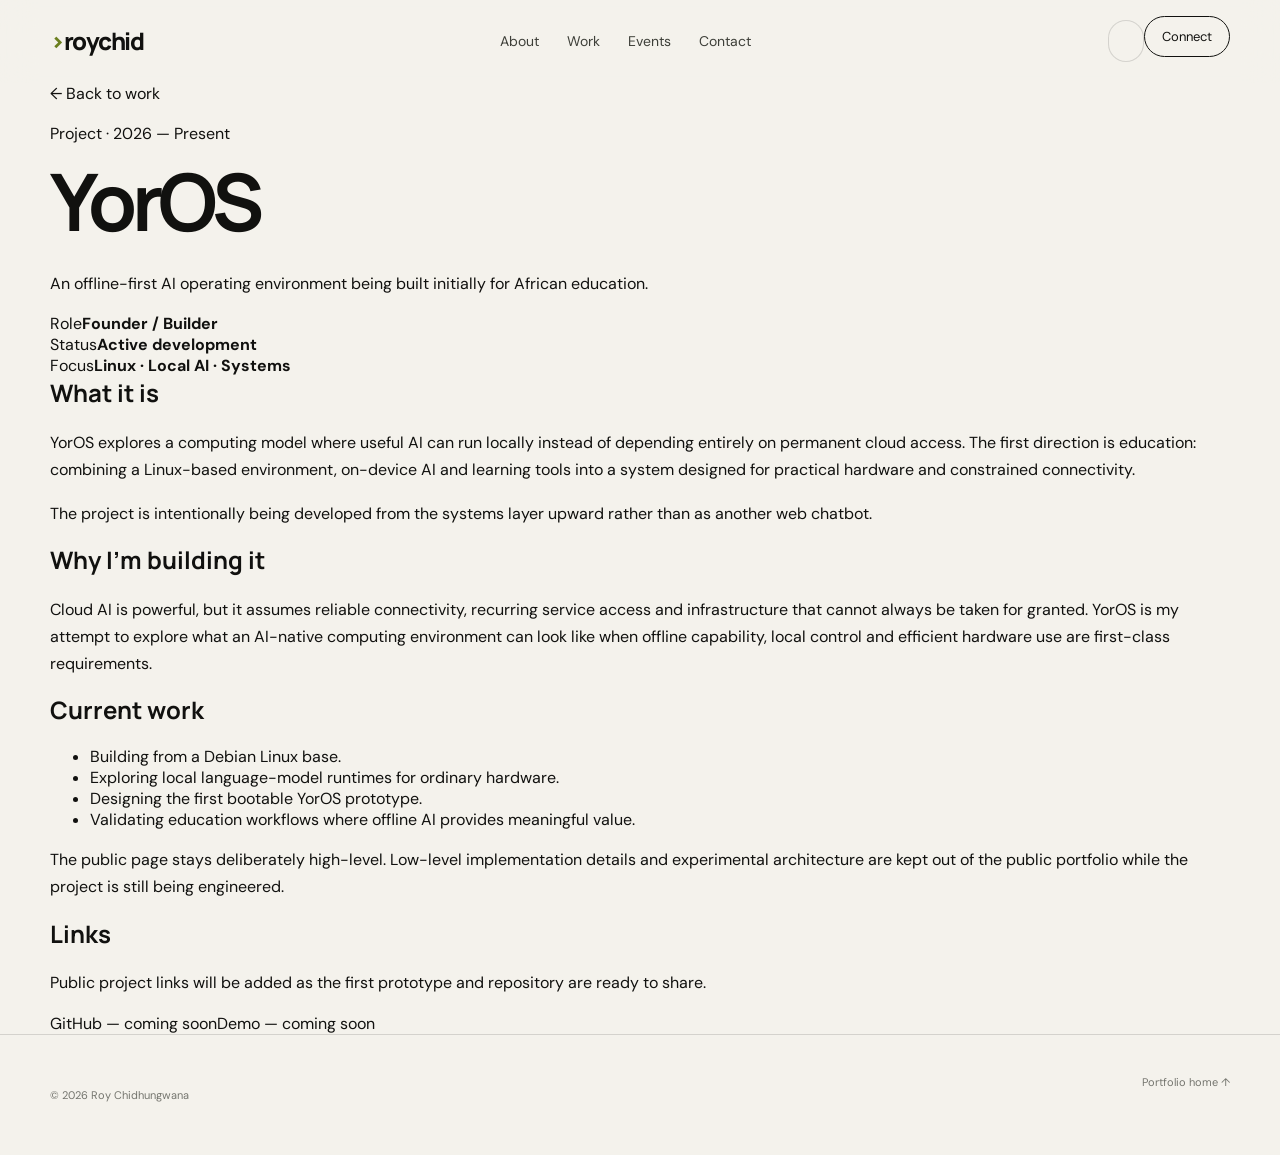
==== projects/yoros.html @ ec9708d3 "Add files via upload" ====
<!doctype html><html lang="en" data-theme="light"><head><meta charset="utf-8"><meta name="viewport" content="width=device-width,initial-scale=1"><meta name="theme-color" content="#f4f2ec"><meta name="description" content="YorOS — an offline-first AI operating environment being built by Roy Chidhungwana."><title>YorOS — Roy Chidhungwana</title><link rel="preconnect" href="https://fonts.googleapis.com"><link rel="preconnect" href="https://fonts.gstatic.com" crossorigin><link href="https://fonts.googleapis.com/css2?family=DM+Sans:wght@400;500;600;700&family=Manrope:wght@500;600;700;800&display=swap" rel="stylesheet"><script>(()=>{try{document.documentElement.dataset.theme=localStorage.getItem('roy-portfolio-theme')||(matchMedia('(prefers-color-scheme: dark)').matches?'dark':'light')}catch(_){}})()</script><link rel="stylesheet" href="../styles.css"></head><body>
<header class="site-header"><div class="container nav-wrap"><a class="brand wordmark" href="../index.html"><span>&gt;</span>roychid</a><nav class="desktop-nav"><a href="../index.html#about">About</a><a href="../index.html#work">Work</a><a href="../index.html#events">Events</a><a href="../index.html#contact">Contact</a></nav><div class="nav-tools"><button class="theme-toggle" type="button" aria-label="Switch theme"><svg class="theme-moon" viewBox="0 0 24 24"><path d="M20.2 15.2A8.5 8.5 0 0 1 8.8 3.8 8.5 8.5 0 1 0 20.2 15.2Z"/></svg><svg class="theme-sun" viewBox="0 0 24 24"><circle cx="12" cy="12" r="4"/><path d="M12 2v2M12 20v2M4.93 4.93l1.41 1.41M17.66 17.66l1.41 1.41M2 12h2M20 12h2M4.93 19.07l1.41-1.41M17.66 6.34l1.41-1.41"/></svg></button><a class="nav-cta" href="../index.html#contact">Connect</a></div></div></header>
<main class="inner-main"><div class="container"><a class="back-link" href="../index.html#work">← Back to work</a><section class="detail-hero"><div><p class="detail-kicker">Project · 2026 — Present</p><h1>YorOS</h1><p class="detail-lede">An offline-first AI operating environment being built initially for African education.</p></div><div class="detail-meta"><div><span>Role</span><strong>Founder / Builder</strong></div><div><span>Status</span><strong>Active development</strong></div><div><span>Focus</span><strong>Linux · Local AI · Systems</strong></div></div></section>
<section class="detail-section"><h2>What it is</h2><div class="detail-body"><p>YorOS explores a computing model where useful AI can run locally instead of depending entirely on permanent cloud access. The first direction is education: combining a Linux-based environment, on-device AI and learning tools into a system designed for practical hardware and constrained connectivity.</p><p>The project is intentionally being developed from the systems layer upward rather than as another web chatbot.</p></div></section>
<section class="detail-section"><h2>Why I’m building it</h2><div class="detail-body"><p>Cloud AI is powerful, but it assumes reliable connectivity, recurring service access and infrastructure that cannot always be taken for granted. YorOS is my attempt to explore what an AI-native computing environment can look like when offline capability, local control and efficient hardware use are first-class requirements.</p></div></section>
<section class="detail-section"><h2>Current work</h2><div class="detail-body"><ul class="detail-list"><li>Building from a Debian Linux base.</li><li>Exploring local language-model runtimes for ordinary hardware.</li><li>Designing the first bootable YorOS prototype.</li><li>Validating education workflows where offline AI provides meaningful value.</li></ul><div class="detail-accent"><p>The public page stays deliberately high-level. Low-level implementation details and experimental architecture are kept out of the public portfolio while the project is still being engineered.</p></div></div></section>
<section class="detail-section"><h2>Links</h2><div class="detail-body"><p>Public project links will be added as the first prototype and repository are ready to share.</p><div class="project-links"><span class="project-link muted">GitHub — coming soon</span><span class="project-link muted">Demo — coming soon</span></div></div></section></div></main><footer><div class="container footer-wrap"><p>© <span id="year"></span> Roy Chidhungwana</p><a href="../index.html">Portfolio home ↑</a></div></footer><script src="../script.js"></script></body></html>
---- styles.css ----
:root {
  --bg: #f4f2ec;
  --ink: #11110f;
  --muted: #676760;
  --line: rgba(17, 17, 15, 0.14);
  --panel: #e9e6dd;
  --acid: #c8ff28;
  --dark: #121311;
  --dark-2: #1b1d19;
  --max: 1180px;
  --radius: 26px;
}

* { box-sizing: border-box; }
html { scroll-behavior: smooth; }
body {
  margin: 0;
  background: var(--bg);
  color: var(--ink);
  font-family: "DM Sans", system-ui, sans-serif;
  -webkit-font-smoothing: antialiased;
}
body.menu-open { overflow: hidden; }
a { color: inherit; text-decoration: none; }
p { line-height: 1.7; }
.container { width: min(calc(100% - 40px), var(--max)); margin-inline: auto; }
.section-pad { padding: 120px 0; }
.noise {
  position: fixed; inset: 0; pointer-events: none; opacity: .035; z-index: 100;
  background-image: url("data:image/svg+xml,%3Csvg viewBox='0 0 180 180' xmlns='http://www.w3.org/2000/svg'%3E%3Cfilter id='n'%3E%3CfeTurbulence type='fractalNoise' baseFrequency='.88' numOctaves='4' stitchTiles='stitch'/%3E%3C/filter%3E%3Crect width='100%25' height='100%25' filter='url(%23n)' opacity='.8'/%3E%3C/svg%3E");
}

.site-header {
  position: sticky; top: 0; z-index: 50; border-bottom: 1px solid transparent;
  backdrop-filter: blur(16px); transition: .3s ease; background: rgba(244,242,236,.76);
}
.site-header.scrolled { border-color: var(--line); }
.nav-wrap { height: 82px; display: flex; align-items: center; justify-content: space-between; }
.brand { font: 800 24px/1 "Manrope", sans-serif; letter-spacing: -.06em; }
.brand span { color: #6b7f1f; }
.desktop-nav { display: flex; gap: 28px; font-size: 14px; color: #3e3f39; }
.desktop-nav a, .nav-cta { transition: opacity .2s ease; }
.desktop-nav a:hover, .nav-cta:hover { opacity: .55; }
.nav-cta { font-size: 13px; border: 1px solid var(--ink); padding: 11px 17px; border-radius: 999px; }
.menu-btn, .mobile-panel { display: none; }

.hero { padding-top: 82px; min-height: 760px; display: flex; align-items: center; }
.hero-grid { display: grid; grid-template-columns: 1.18fr .82fr; gap: 80px; align-items: center; }
.eyebrow { margin: 0 0 22px; text-transform: uppercase; letter-spacing: .15em; font-size: 11px; font-weight: 700; color: #62645c; }
h1, h2, h3 { font-family: "Manrope", sans-serif; margin-top: 0; }
h1 { font-size: clamp(54px, 6.2vw, 92px); line-height: .97; letter-spacing: -.066em; margin-bottom: 30px; }
h1 span { color: #65751f; }
.hero-lede { font-size: 18px; color: #4e4f49; max-width: 660px; margin-bottom: 34px; }
.hero-actions { display: flex; align-items: center; gap: 28px; }
.button { font-size: 14px; font-weight: 700; }
.button.primary { background: var(--ink); color: white; padding: 15px 21px; border-radius: 999px; }
.button.text span { margin-left: 8px; }
.hero-visual { position: relative; min-height: 500px; display: grid; place-items: center; }
.orbital-card {
  width: min(100%, 430px); min-height: 480px; border-radius: 34px; background: var(--dark); color: white;
  padding: 34px; position: relative; overflow: hidden; box-shadow: 0 30px 80px rgba(17,17,15,.16);
}
.orbital-card::before { content:""; position:absolute; width:360px; height:360px; border:1px solid rgba(200,255,40,.28); border-radius:50%; top:-120px; right:-120px; }
.orbital-card::after { content:""; position:absolute; width:230px; height:230px; border:1px solid rgba(255,255,255,.12); border-radius:50%; top:-45px; right:-45px; }
.signal-line { position:absolute; width:240px; height:1px; background:linear-gradient(90deg,transparent,var(--acid),transparent); transform:rotate(-32deg); top:116px; right:-24px; }
.status-pill { display:inline-flex; align-items:center; gap:8px; border:1px solid rgba(255,255,255,.14); border-radius:999px; padding:8px 11px; font-size:11px; color:#d8dad3; }
.pulse { display:inline-block; width:7px; height:7px; border-radius:50%; background:var(--acid); box-shadow:0 0 0 0 rgba(200,255,40,.4); animation:pulse 2s infinite; }
@keyframes pulse { 70% { box-shadow:0 0 0 8px rgba(200,255,40,0); } 100% { box-shadow:0 0 0 0 rgba(200,255,40,0); } }
.os-mark { margin-top: 112px; font:800 64px/1 "Manrope",sans-serif; letter-spacing:-.08em; }
.os-mark span { color:var(--acid); }
.orbital-card > p { color:#b8bcb0; max-width:250px; }
.capability-grid { display:grid; grid-template-columns:1fr 1fr; gap:1px; background:rgba(255,255,255,.1); position:absolute; left:34px; right:34px; bottom:34px; }
.capability-grid div { background:var(--dark); padding:16px 0; display:flex; align-items:center; gap:10px; }
.capability-grid strong { font-size:10px; color:var(--acid); }
.capability-grid span { font-size:12px; color:#d2d5cc; }
.float-chip { position:absolute; border:1px solid var(--line); background:rgba(244,242,236,.86); backdrop-filter:blur(10px); padding:10px 14px; border-radius:999px; font-size:12px; font-weight:700; }
.chip-one { right:-14px; top:64px; }
.chip-two { left:-22px; bottom:66px; }

.proof-strip { border-top:1px solid var(--line); border-bottom:1px solid var(--line); }
.proof-grid { display:grid; grid-template-columns:repeat(4,1fr); }
.proof-grid div { padding:24px 18px; border-right:1px solid var(--line); }
.proof-grid div:first-child { padding-left:0; }
.proof-grid div:last-child { border-right:0; }
.proof-grid span { display:block; font-size:10px; text-transform:uppercase; letter-spacing:.13em; color:#77796f; margin-bottom:8px; }
.proof-grid strong { font-size:13px; }

.two-col { display:grid; grid-template-columns:.86fr 1.14fr; gap:110px; }
.section-heading h2 { font-size:clamp(38px,4vw,62px); line-height:1.04; letter-spacing:-.055em; max-width:700px; }
.about-copy .lead { font-size:24px; line-height:1.5; color:var(--ink); margin-top:0; }
.about-copy > p:not(.lead) { color:#5d5e57; font-size:16px; }
.principles { margin-top:46px; border-top:1px solid var(--line); }
.principles div { display:grid; grid-template-columns:60px 1fr; align-items:center; border-bottom:1px solid var(--line); }
.principles span { font-size:11px; color:#7b7d74; }
.principles p { margin:18px 0; font-weight:600; }

.work { background:var(--dark); color:#f5f5f1; }
.work .eyebrow { color:#9ca092; }
.work-heading { display:flex; justify-content:space-between; gap:60px; align-items:end; margin-bottom:58px; }
.work-heading > p { color:#9fa298; max-width:320px; font-size:14px; }
.project { display:grid; grid-template-columns:1.08fr .92fr; gap:54px; min-height:520px; padding:54px; border-radius:var(--radius); background:var(--dark-2); border:1px solid rgba(255,255,255,.1); margin-top:26px; }
.project.secondary { min-height:430px; }
.project-copy { display:flex; flex-direction:column; justify-content:center; }
.project-meta { display:flex; gap:18px; font-size:10px; text-transform:uppercase; letter-spacing:.13em; color:#8d9187; margin-bottom:54px; }
.project h3 { font-size:clamp(46px,5vw,74px); letter-spacing:-.065em; margin-bottom:12px; }
.project-tagline { font-size:21px; color:#d8dbd3; max-width:630px; margin:0 0 20px; }
.project-copy > p:not(.project-tagline) { color:#9fa399; max-width:620px; font-size:15px; }
.tag-row { display:flex; flex-wrap:wrap; gap:8px; margin-top:24px; }
.tag-row span { border:1px solid rgba(255,255,255,.15); padding:8px 11px; border-radius:999px; font-size:11px; color:#c8cbc2; }
.project-status { margin-top:34px; font-size:11px; color:#afb2aa; display:flex; align-items:center; gap:10px; }
.project-art { min-height:100%; border-radius:20px; background:#10120e; display:grid; place-items:center; position:relative; overflow:hidden; }
.yoros-art { background:radial-gradient(circle at 70% 20%,rgba(200,255,40,.17),transparent 28%),#0d0f0c; }
.terminal-window { width:78%; background:#151812; border:1px solid rgba(255,255,255,.12); border-radius:13px; overflow:hidden; box-shadow:0 35px 60px rgba(0,0,0,.28); transform:rotate(-2deg); }
.terminal-top { height:38px; display:flex; align-items:center; gap:6px; border-bottom:1px solid rgba(255,255,255,.08); padding:0 12px; }
.terminal-top i { width:7px; height:7px; border-radius:50%; background:#55594f; }
.terminal-top span { margin-left:8px; font-size:9px; color:#73796e; }
.terminal-body { padding:28px 24px 38px; font-family:ui-monospace,SFMono-Regular,Menlo,monospace; font-size:11px; }
.terminal-body p { line-height:1.9; margin:0; color:#d9ddd3; }
.terminal-body b { color:var(--acid); }
.terminal-body .muted { color:#7f8678; }
.cursor { animation:blink 1s step-end infinite; }
@keyframes blink {50%{opacity:0}}
.shield-art { background:radial-gradient(circle,rgba(200,255,40,.08),transparent 44%),#0d0f0c; }
.radar { width:290px; height:290px; border-radius:50%; position:relative; border:1px solid rgba(200,255,40,.14); }
.ring { position:absolute; border:1px solid rgba(200,255,40,.12); border-radius:50%; inset:14%; }
.r2 { inset:29%; }.r3{inset:44%;}
.sweep { position:absolute; left:50%; top:50%; width:42%; height:1px; background:linear-gradient(90deg,var(--acid),transparent); transform-origin:left; animation:sweep 5s linear infinite; }
@keyframes sweep {to{transform:rotate(360deg)}}
.dot { width:7px; height:7px; border-radius:50%; background:var(--acid); position:absolute; box-shadow:0 0 16px rgba(200,255,40,.6); }
.d1{left:32%;top:30%}.d2{right:24%;top:46%}.d3{left:48%;bottom:22%}
.radar-label { position:absolute; left:50%; transform:translateX(-50%); bottom:-54px; width:240px; text-align:center; font-size:9px; text-transform:uppercase; letter-spacing:.13em; color:#72786d; }

.journey .section-heading { margin-bottom:58px; }
.timeline { border-top:1px solid var(--line); }
.timeline-item { display:grid; grid-template-columns:180px 1fr; border-bottom:1px solid var(--line); padding:34px 0; }
.timeline-year { font:700 12px "Manrope"; color:#777970; }
.timeline-body { display:grid; grid-template-columns:.55fr 1fr; gap:60px; }
.timeline-body h3 { font-size:20px; margin:0; }
.timeline-body p { color:#66675f; margin:0; max-width:560px; font-size:14px; }

.skills { background:#dedbd1; }
.skills-grid { display:grid; grid-template-columns:.82fr 1.18fr; gap:90px; }
.section-note { color:#63645e; max-width:360px; }
.skill-groups { border-top:1px solid rgba(17,17,15,.17); }
.skill-group { display:grid; grid-template-columns:60px 1fr; gap:22px; padding:28px 0; border-bottom:1px solid rgba(17,17,15,.17); }
.skill-no { font-size:10px; color:#74766d; padding-top:5px; }
.skill-group h3 { font-size:19px; margin-bottom:7px; }
.skill-group p { color:#62635c; margin:0; font-size:14px; }

.now-card { background:var(--acid); border-radius:var(--radius); padding:58px; }
.now-card .eyebrow { color:#4c531f; }
.now-grid { display:grid; grid-template-columns:.82fr 1.18fr; gap:100px; }
.now-grid h2 { font-size:clamp(38px,4vw,58px); letter-spacing:-.055em; line-height:1.04; }
.now-list { border-top:1px solid rgba(17,17,15,.2); }
.now-list div { display:grid; grid-template-columns:50px 1fr; border-bottom:1px solid rgba(17,17,15,.2); align-items:center; }
.now-list span { font-size:10px; }
.now-list p { margin:17px 0; font-weight:600; line-height:1.45; }

.contact { padding-top:70px; }
.contact-grid { display:grid; grid-template-columns:1.08fr .92fr; gap:110px; align-items:end; }
.contact h2 { font-size:clamp(48px,6vw,82px); line-height:.98; letter-spacing:-.065em; margin-bottom:0; }
.contact h2 span { color:#73746d; }
.contact-side > p { color:#62635d; max-width:500px; }
.contact-links { margin-top:36px; border-top:1px solid var(--line); }
.contact-links a { display:flex; justify-content:space-between; padding:16px 0; border-bottom:1px solid var(--line); font-size:14px; font-weight:700; }
.contact-links a[data-placeholder="true"] { color:#8b8c85; }
footer { padding:40px 0; border-top:1px solid var(--line); }
.footer-wrap { display:flex; justify-content:space-between; gap:20px; color:#74756e; font-size:11px; }

.js .reveal { opacity:0; transform:translateY(24px); transition:opacity .65s ease, transform .65s ease; }
.reveal.visible { opacity:1; transform:none; }

@media (max-width: 900px) {
  .section-pad { padding:88px 0; }
  .desktop-nav,.nav-cta { display:none; }
  .menu-btn { display:block; background:none; border:0; width:36px; height:36px; position:relative; }
  .menu-btn span { position:absolute; left:6px; right:6px; height:1px; background:var(--ink); transition:.2s; }
  .menu-btn span:first-child{top:13px}.menu-btn span:last-child{top:21px}
  .menu-btn[aria-expanded="true"] span:first-child{transform:rotate(45deg);top:17px}.menu-btn[aria-expanded="true"] span:last-child{transform:rotate(-45deg);top:17px}
  .mobile-panel { position:fixed; inset:82px 0 auto; background:var(--bg); border-top:1px solid var(--line); padding:26px 20px 36px; flex-direction:column; gap:22px; font:700 24px "Manrope"; }
  .mobile-panel.open { display:flex; }
  .hero { padding-top:50px; min-height:auto; }
  .hero-grid,.two-col,.skills-grid,.contact-grid,.now-grid { grid-template-columns:1fr; gap:60px; }
  .hero-visual { min-height:430px; }
  .proof-grid { grid-template-columns:1fr 1fr; }
  .proof-grid div:nth-child(2){border-right:0}.proof-grid div:nth-child(-n+2){border-bottom:1px solid var(--line)}
  .work-heading { display:block; }
  .project { grid-template-columns:1fr; padding:32px; }
  .project-art { min-height:360px; }
  .timeline-item { grid-template-columns:80px 1fr; }
  .timeline-body { grid-template-columns:1fr; gap:9px; }
  .now-card { padding:38px; }
  .contact-side { margin-top:10px; }
}

@media (max-width: 560px) {
  .container { width:min(calc(100% - 28px),var(--max)); }
  .section-pad { padding:72px 0; }
  .nav-wrap { height:72px; }
  .mobile-panel { inset:72px 0 auto; }
  h1 { font-size:48px; }
  .hero-lede { font-size:16px; }
  .hero-actions { align-items:flex-start; flex-direction:column; gap:18px; }
  .hero-visual { min-height:390px; }
  .orbital-card { min-height:380px; padding:25px; }
  .os-mark { margin-top:86px; font-size:52px; }
  .capability-grid { left:25px; right:25px; bottom:25px; }
  .float-chip { display:none; }
  .proof-grid { grid-template-columns:1fr; }
  .proof-grid div { border-right:0; border-bottom:1px solid var(--line); padding-left:0; }
  .proof-grid div:last-child { border-bottom:0; }
  .about-copy .lead { font-size:21px; }
  .project { padding:24px; min-height:auto; }
  .project-meta { margin-bottom:38px; }
  .project-art { min-height:300px; }
  .terminal-window { width:92%; }
  .timeline-item { grid-template-columns:1fr; gap:13px; }
  .skill-group { grid-template-columns:40px 1fr; }
  .now-card { padding:26px; }
  .contact h2 { font-size:48px; }
  .footer-wrap { flex-direction:column; }
}

/* Real media / achievement gallery */
.shield-art {
  background:radial-gradient(circle at 50% 42%,rgba(200,255,56,.10),transparent 38%),#0b0d0a;
  padding:42px;
  align-content:center;
}
.yorshield-logo {
  width:min(80%,390px);
  aspect-ratio:1;
  object-fit:cover;
  border-radius:28px;
  box-shadow:0 30px 70px rgba(0,0,0,.42);
}
.logo-caption {
  margin-top:22px;
  color:#8f958a;
  font-size:10px;
  text-transform:uppercase;
  letter-spacing:.14em;
}
.highlight-heading {
  display:flex;
  align-items:end;
  justify-content:space-between;
  gap:60px;
  margin-bottom:44px;
}
.highlight-heading > p {
  max-width:430px;
  color:#aeb3a9;
  font-size:14px;
}
.gallery-grid {
  display:grid;
  grid-template-columns:repeat(12,1fr);
  grid-auto-rows:230px;
  gap:18px;
}
.media-card {
  position:relative;
  grid-column:span 4;
  min-height:0;
  margin:0;
  padding:0;
  border:1px solid rgba(255,255,255,.08);
  border-radius:24px;
  overflow:hidden;
  background:#11130f;
  cursor:zoom-in;
  text-align:left;
  color:#fff;
}
.media-card.media-wide { grid-column:span 7; grid-row:span 2; }
.media-card.media-tall { grid-column:span 5; grid-row:span 2; }
.media-card.certificate-card { grid-column:span 8; grid-row:span 2; }
.media-card:nth-of-type(3),
.media-card:nth-of-type(4),
.media-card:nth-of-type(5) { grid-column:span 4; }
.media-card img {
  width:100%;
  height:100%;
  object-fit:cover;
  transition:transform .5s cubic-bezier(.2,.7,.2,1), filter .35s ease;
}
.media-card.certificate-card img { object-fit:cover; }
.media-card:hover img { transform:scale(1.035); filter:brightness(.82); }
.media-overlay {
  position:absolute;
  inset:auto 0 0;
  padding:48px 20px 18px;
  background:linear-gradient(transparent,rgba(0,0,0,.78));
  display:flex;
  flex-direction:column;
  gap:3px;
  pointer-events:none;
}
.media-overlay strong { font:700 15px "Manrope",sans-serif; letter-spacing:-.02em; }
.media-overlay small { color:rgba(255,255,255,.68); font-size:11px; }

.lightbox {
  position:fixed;
  inset:0;
  z-index:100;
  display:none;
  place-items:center;
  padding:32px;
  background:rgba(5,6,5,.92);
  backdrop-filter:blur(12px);
}
.lightbox.open { display:grid; }
.lightbox-content { width:min(1100px,94vw); max-height:88vh; display:grid; justify-items:center; gap:14px; }
.lightbox-content img { max-width:100%; max-height:80vh; width:auto; height:auto; object-fit:contain; border-radius:18px; box-shadow:0 30px 100px rgba(0,0,0,.45); }
.lightbox-content p { margin:0; color:#c8ccc3; text-align:center; font-size:13px; }
.lightbox-close {
  position:fixed;
  top:22px;
  right:24px;
  width:44px;
  height:44px;
  border-radius:50%;
  border:1px solid rgba(255,255,255,.16);
  background:rgba(255,255,255,.08);
  color:#fff;
  font-size:28px;
  line-height:1;
  cursor:pointer;
}

@media (max-width:900px) {
  .highlight-heading { display:block; }
  .highlight-heading > p { margin-top:16px; }
  .gallery-grid { grid-template-columns:1fr 1fr; grid-auto-rows:300px; }
  .media-card,
  .media-card.media-wide,
  .media-card.media-tall,
  .media-card.certificate-card,
  .media-card:nth-of-type(3),
  .media-card:nth-of-type(4),
  .media-card:nth-of-type(5) { grid-column:span 1; grid-row:span 1; }
  .media-card.media-wide,
  .media-card.certificate-card { grid-column:1/-1; }
  .media-card.certificate-card { min-height:360px; }
}

@media (max-width:560px) {
  .gallery-grid { grid-template-columns:1fr; grid-auto-rows:360px; }
  .media-card,
  .media-card.media-wide,
  .media-card.media-tall,
  .media-card.certificate-card,
  .media-card:nth-of-type(3),
  .media-card:nth-of-type(4),
  .media-card:nth-of-type(5) { grid-column:1; }
  .media-card.media-wide { min-height:260px; }
  .media-card.certificate-card { min-height:260px; }
  .media-card.certificate-card img { object-fit:contain; background:#e9e6df; }
  .lightbox { padding:18px; }
}

/* Theme controls */
.nav-actions { display:flex; align-items:center; gap:12px; }
.theme-toggle {
  display:inline-flex; align-items:center; justify-content:center; gap:8px;
  min-height:42px; padding:0 13px; border:1px solid var(--line); border-radius:999px;
  background:var(--bg); color:var(--ink); cursor:pointer;
  font:700 12px "DM Sans",system-ui,sans-serif;
  transition:background .2s ease,color .2s ease,border-color .2s ease,transform .2s ease;
}
.theme-toggle:hover { transform:translateY(-1px); }
.theme-icon { width:16px; text-align:center; font-size:15px; line-height:1; }
.mobile-theme-toggle { align-self:flex-start; margin-top:6px; }
.now-card { color:#11110f; }

/* Dark theme */
html[data-theme="dark"] {
  --bg:#0b0d0a;
  --ink:#f3f5ef;
  --muted:#a6aca1;
  --line:rgba(255,255,255,.12);
  --panel:#151813;
  color-scheme:dark;
}
html[data-theme="dark"] body { background:var(--bg); color:var(--ink); }
html[data-theme="dark"] .site-header { background:rgba(11,13,10,.78); }
html[data-theme="dark"] .brand span,
html[data-theme="dark"] h1 span { color:var(--acid); }
html[data-theme="dark"] .desktop-nav,
html[data-theme="dark"] .hero-lede,
html[data-theme="dark"] .about-copy > p:not(.lead),
html[data-theme="dark"] .timeline-body p,
html[data-theme="dark"] .section-note,
html[data-theme="dark"] .skill-group p,
html[data-theme="dark"] .contact-side > p { color:#aeb4a8; }
html[data-theme="dark"] .eyebrow,
html[data-theme="dark"] .proof-grid span,
html[data-theme="dark"] .principles span,
html[data-theme="dark"] .timeline-year,
html[data-theme="dark"] .skill-no,
html[data-theme="dark"] .contact h2 span,
html[data-theme="dark"] .footer-wrap { color:#8f968b; }
html[data-theme="dark"] .float-chip { background:rgba(20,23,18,.88); color:#eef2e9; border-color:rgba(255,255,255,.12); }
html[data-theme="dark"] .nav-cta { border-color:rgba(255,255,255,.38); }
html[data-theme="dark"] .theme-toggle { background:#141712; border-color:rgba(255,255,255,.14); color:#f3f5ef; }
html[data-theme="dark"] .skills { background:#11140f; }
html[data-theme="dark"] .skill-groups,
html[data-theme="dark"] .skill-group { border-color:rgba(255,255,255,.12); }
html[data-theme="dark"] .mobile-panel { background:#0b0d0a; }
html[data-theme="dark"] .contact-links a[data-placeholder="true"] { color:#747b70; }
html[data-theme="dark"] .noise { opacity:.02; filter:invert(1); }

/* Expanded gallery */
.media-card.media-landscape { grid-column:span 6; grid-row:span 2; }
.media-card.certificate-card { grid-column:1 / -1; grid-row:span 2; }

@media (max-width:900px) {
  .media-card.media-landscape { grid-column:span 1; grid-row:span 1; }
  .media-card.certificate-card { grid-column:1/-1; }
}

@media (max-width:560px) {
  .theme-label { display:none; }
  .theme-toggle { min-width:42px; padding:0 12px; }
  .media-card.media-landscape { grid-column:1; }
}

/* Curated highlights: featured image + moving reel + separate recognition */
.bootcamp-showcase { margin-top:40px; }
.bootcamp-feature {
  width:100%; aspect-ratio:16/8.4; position:relative; overflow:hidden; border:0; padding:0;
  border-radius:30px; background:#0d0f0c; cursor:zoom-in; color:#fff; box-shadow:0 28px 70px rgba(0,0,0,.18);
}
.bootcamp-feature img { width:100%; height:100%; object-fit:cover; object-position:center 40%; transition:transform .6s cubic-bezier(.2,.7,.2,1), filter .35s ease; }
.bootcamp-feature:hover img { transform:scale(1.018); filter:brightness(.9); }
.feature-overlay {
  position:absolute; inset:auto 0 0; padding:90px 34px 28px; text-align:left;
  background:linear-gradient(transparent,rgba(0,0,0,.86)); display:flex; flex-direction:column; align-items:flex-start;
}
.feature-kicker { font-size:10px; text-transform:uppercase; letter-spacing:.15em; color:var(--acid); margin-bottom:8px; font-weight:800; }
.feature-overlay strong { font:800 clamp(24px,3vw,42px)/1.05 "Manrope",sans-serif; letter-spacing:-.045em; }
.feature-overlay small { margin-top:7px; color:rgba(255,255,255,.7); font-size:12px; }

.reel-shell { position:relative; margin-top:18px; overflow:hidden; }
.photo-reel { overflow:hidden; border-radius:20px; }
.photo-reel-track { display:flex; width:max-content; gap:12px; animation:portfolioReel 34s linear infinite; }
.photo-reel:hover .photo-reel-track,
.photo-reel:focus-within .photo-reel-track { animation-play-state:paused; }
@keyframes portfolioReel { from { transform:translateX(0); } to { transform:translateX(calc(-50% - 6px)); } }
.reel-thumb {
  flex:0 0 auto; width:210px; height:138px; padding:0; border:0; border-radius:16px; overflow:hidden;
  background:#11130f; cursor:zoom-in; position:relative;
}
.reel-thumb img { width:100%; height:100%; object-fit:cover; transition:transform .3s ease, filter .3s ease; }
.reel-thumb:hover img { transform:scale(1.04); filter:brightness(.85); }
.reel-fade { position:absolute; top:0; bottom:0; width:70px; z-index:2; pointer-events:none; }
.reel-fade-left { left:0; background:linear-gradient(90deg,var(--bg),transparent); }
.reel-fade-right { right:0; background:linear-gradient(270deg,var(--bg),transparent); }

.recognition-block {
  margin-top:90px; display:grid; grid-template-columns:.72fr 1.28fr; gap:70px; align-items:center;
  border-top:1px solid var(--line); padding-top:60px;
}
.recognition-copy h3 { font-size:clamp(36px,4vw,56px); letter-spacing:-.055em; margin-bottom:18px; }
.recognition-copy > p:not(.eyebrow) { color:#aeb3a9; max-width:470px; }
.recognition-meta { display:flex; flex-wrap:wrap; gap:9px; margin-top:26px; }
.recognition-meta span { border:1px solid rgba(255,255,255,.12); border-radius:999px; padding:8px 11px; font-size:10px; color:#c8cbc3; }
.certificate-feature {
  border:1px solid rgba(255,255,255,.1); border-radius:24px; overflow:hidden; padding:0; background:#e9e6df;
  cursor:zoom-in; position:relative; min-height:360px;
}
.certificate-feature img { width:100%; height:100%; min-height:360px; object-fit:cover; transition:transform .45s ease,filter .3s ease; }
.certificate-feature:hover img { transform:scale(1.018); filter:brightness(.92); }
.certificate-feature span {
  position:absolute; right:16px; bottom:16px; background:rgba(10,11,9,.84); color:white; backdrop-filter:blur(8px);
  border:1px solid rgba(255,255,255,.12); border-radius:999px; padding:9px 12px; font-size:11px; font-weight:700;
}

/* Browsable gallery modal */
.lightbox { grid-template-columns:74px minmax(0,1fr) 74px; gap:8px; }
.lightbox-content { width:min(1180px,86vw); max-height:92vh; grid-template-rows:minmax(0,1fr) auto auto; }
.lightbox-stage { min-height:0; display:grid; place-items:center; width:100%; }
.lightbox-stage img { max-width:100%; max-height:72vh; width:auto; height:auto; object-fit:contain; border-radius:18px; box-shadow:0 30px 100px rgba(0,0,0,.45); }
.lightbox-info { width:100%; display:flex; justify-content:space-between; align-items:center; gap:24px; }
.lightbox-info p { margin:0; color:#c8ccc3; text-align:left; font-size:13px; }
.lightbox-info span { color:#858c82; font:700 11px "Manrope",sans-serif; white-space:nowrap; }
.lightbox-nav {
  width:52px; height:52px; border-radius:50%; border:1px solid rgba(255,255,255,.15); background:rgba(255,255,255,.07);
  color:#fff; font-size:34px; cursor:pointer; align-self:center; justify-self:center; display:grid; place-items:center;
}
.lightbox-nav:hover { background:rgba(255,255,255,.14); }
.lightbox-nav[hidden] { display:none; }
.lightbox-thumbs { display:flex; gap:8px; width:100%; overflow-x:auto; padding:4px 0 2px; scrollbar-width:thin; }
.lightbox-thumb { flex:0 0 auto; width:76px; height:52px; border:1px solid transparent; border-radius:9px; overflow:hidden; padding:0; background:#151713; cursor:pointer; opacity:.52; }
.lightbox-thumb.active { opacity:1; border-color:var(--acid); }
.lightbox-thumb img { width:100%; height:100%; object-fit:cover; }

html[data-theme="dark"] .reel-fade-left { background:linear-gradient(90deg,var(--bg),transparent); }
html[data-theme="dark"] .reel-fade-right { background:linear-gradient(270deg,var(--bg),transparent); }

@media (max-width:900px) {
  .bootcamp-feature { aspect-ratio:4/3; }
  .recognition-block { grid-template-columns:1fr; gap:28px; margin-top:72px; }
  .certificate-feature { min-height:300px; }
  .certificate-feature img { min-height:300px; }
  .lightbox { grid-template-columns:48px minmax(0,1fr) 48px; padding:18px; }
  .lightbox-content { width:min(100%,90vw); }
  .lightbox-nav { width:42px; height:42px; font-size:28px; }
}

@media (max-width:560px) {
  .bootcamp-feature { aspect-ratio:3/4; }
  .bootcamp-feature img { object-position:46% center; }
  .feature-overlay { padding:70px 20px 20px; }
  .reel-thumb { width:154px; height:105px; }
  .photo-reel-track { gap:9px; animation-duration:28s; }
  .reel-fade { width:34px; }
  .recognition-block { margin-top:58px; padding-top:42px; }
  .certificate-feature { min-height:230px; }
  .certificate-feature img { min-height:230px; object-fit:contain; }
  .lightbox { grid-template-columns:1fr; grid-template-rows:1fr; padding:14px; }
  .lightbox-content { width:100%; max-height:92vh; }
  .lightbox-nav { position:fixed; top:50%; transform:translateY(-50%); z-index:103; background:rgba(0,0,0,.55); }
  .lightbox-prev { left:10px; }
  .lightbox-next { right:10px; }
  .lightbox-stage img { max-height:66vh; }
  .lightbox-info { align-items:flex-start; }
  .lightbox-thumb { width:62px; height:44px; }
}

@media (prefers-reduced-motion: reduce) {
  .photo-reel-track { animation:none; }
  .js .reveal { opacity:1; transform:none; transition:none; }
  .pulse, .cursor, .sweep { animation:none; }
  html { scroll-behavior:auto; }
}
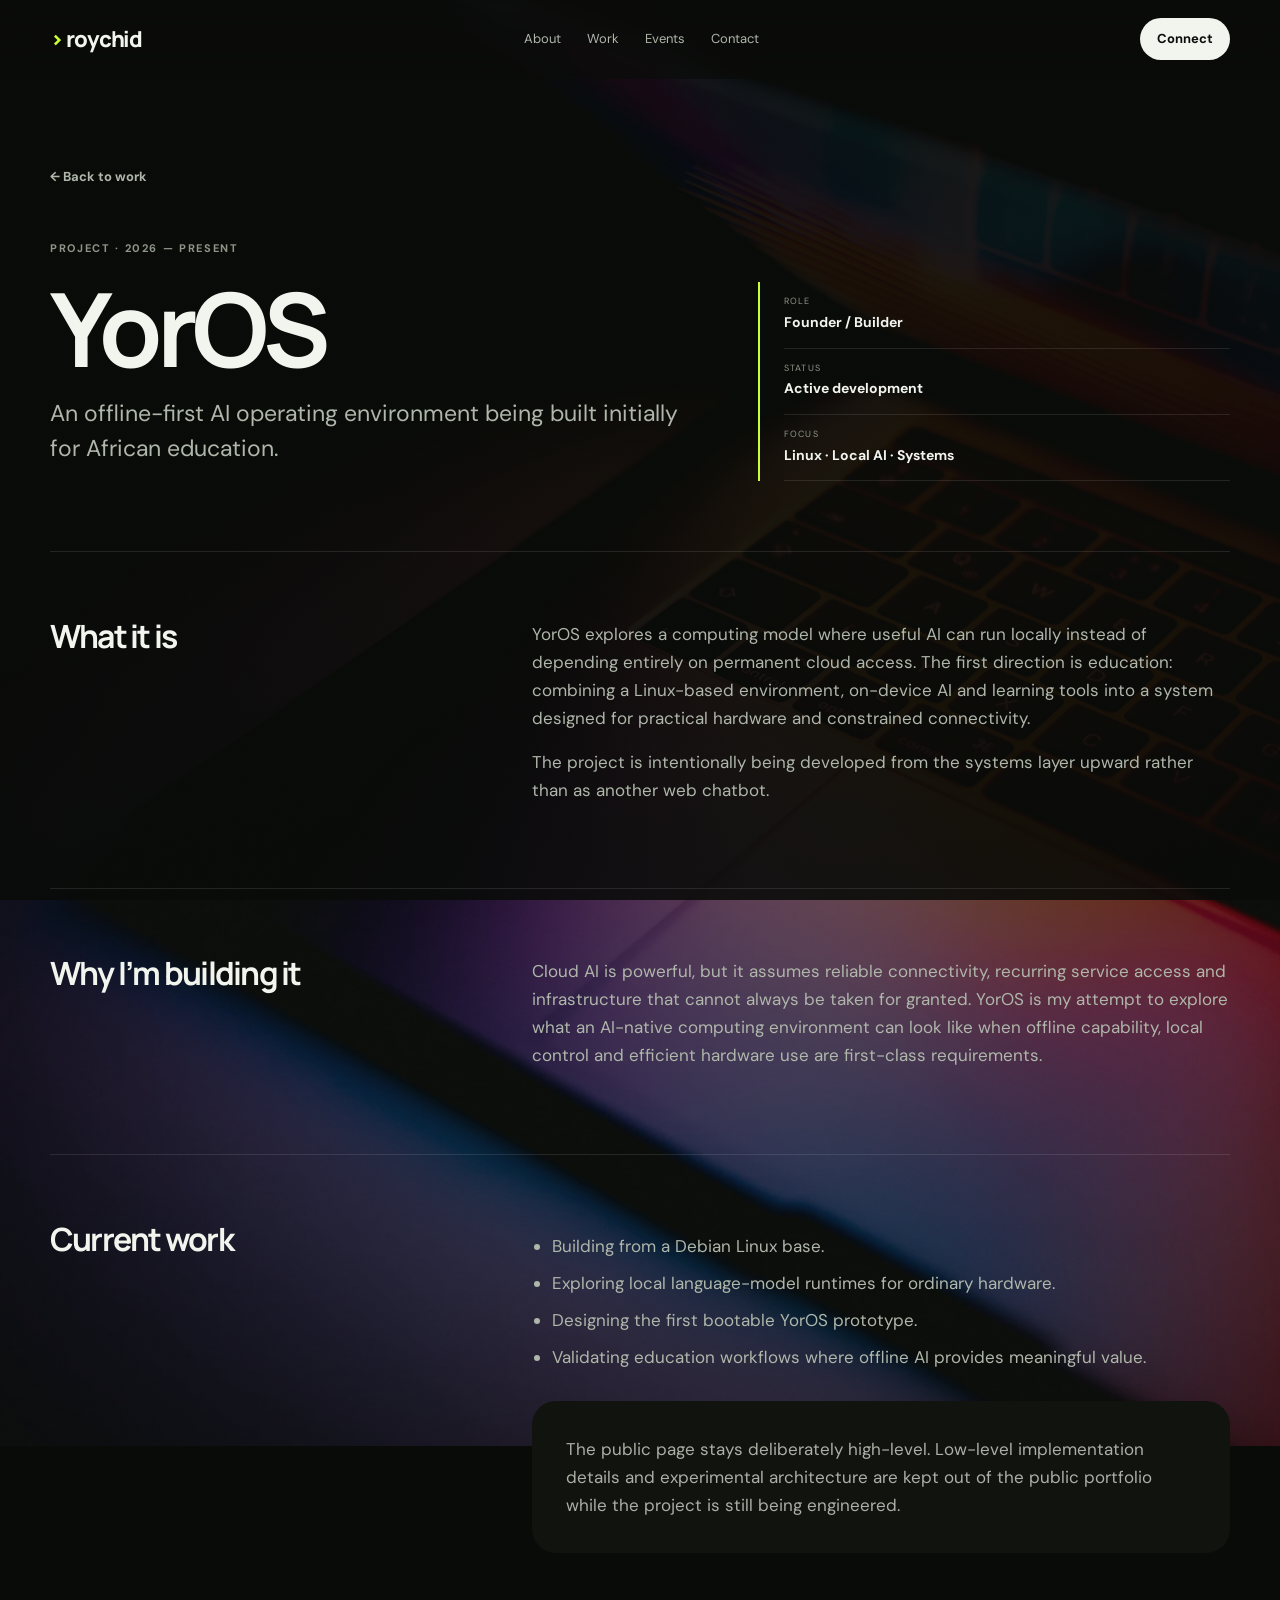
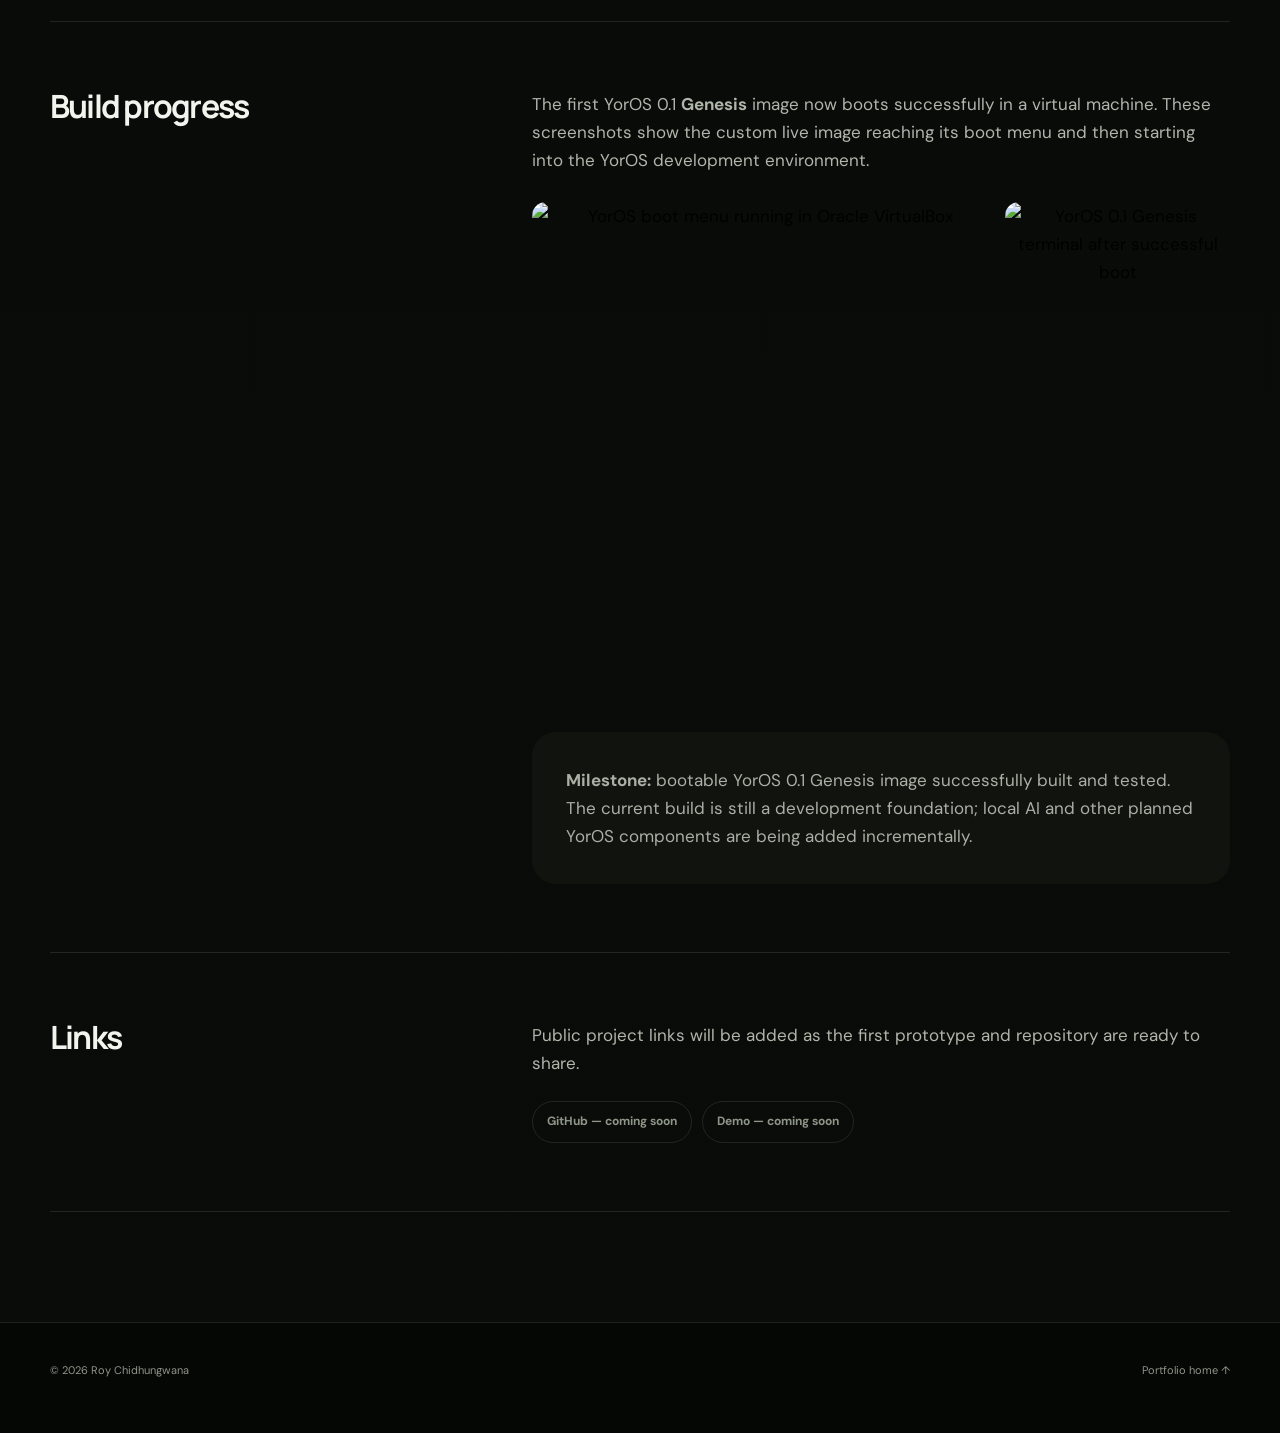
==== commit f9973cc6: "Add files via upload" ====
--- a/projects/yoros.html
+++ b/projects/yoros.html
@@ -1,7 +1,8 @@
-<!doctype html><html lang="en" data-theme="light"><head><meta charset="utf-8"><meta name="viewport" content="width=device-width,initial-scale=1"><meta name="theme-color" content="#f4f2ec"><meta name="description" content="YorOS — an offline-first AI operating environment being built by Roy Chidhungwana."><title>YorOS — Roy Chidhungwana</title><link rel="preconnect" href="https://fonts.googleapis.com"><link rel="preconnect" href="https://fonts.gstatic.com" crossorigin><link href="https://fonts.googleapis.com/css2?family=DM+Sans:wght@400;500;600;700&family=Manrope:wght@500;600;700;800&display=swap" rel="stylesheet"><script>(()=>{try{document.documentElement.dataset.theme=localStorage.getItem('roy-portfolio-theme')||(matchMedia('(prefers-color-scheme: dark)').matches?'dark':'light')}catch(_){}})()</script><link rel="stylesheet" href="../styles.css"></head><body>
-<header class="site-header"><div class="container nav-wrap"><a class="brand wordmark" href="../index.html"><span>&gt;</span>roychid</a><nav class="desktop-nav"><a href="../index.html#about">About</a><a href="../index.html#work">Work</a><a href="../index.html#events">Events</a><a href="../index.html#contact">Contact</a></nav><div class="nav-tools"><button class="theme-toggle" type="button" aria-label="Switch theme"><svg class="theme-moon" viewBox="0 0 24 24"><path d="M20.2 15.2A8.5 8.5 0 0 1 8.8 3.8 8.5 8.5 0 1 0 20.2 15.2Z"/></svg><svg class="theme-sun" viewBox="0 0 24 24"><circle cx="12" cy="12" r="4"/><path d="M12 2v2M12 20v2M4.93 4.93l1.41 1.41M17.66 17.66l1.41 1.41M2 12h2M20 12h2M4.93 19.07l1.41-1.41M17.66 6.34l1.41-1.41"/></svg></button><a class="nav-cta" href="../index.html#contact">Connect</a></div></div></header>
+<!doctype html><html lang="en"><head><meta charset="utf-8"><meta name="viewport" content="width=device-width,initial-scale=1"><meta name="theme-color" content="#0b0d0a"><meta name="description" content="YorOS — an offline-first AI operating environment being built by Roy Chidhungwana."><title>YorOS — Roy Chidhungwana</title><link rel="preconnect" href="https://fonts.googleapis.com"><link rel="preconnect" href="https://fonts.gstatic.com" crossorigin><link href="https://fonts.googleapis.com/css2?family=DM+Sans:wght@400;500;600;700&family=Manrope:wght@500;600;700;800&display=swap" rel="stylesheet"><link rel="stylesheet" href="../styles.css"></head><body>
+<header class="site-header"><div class="container nav-wrap"><a class="brand wordmark" href="../index.html"><span>&gt;</span>roychid</a><nav class="desktop-nav"><a href="../about.html">About</a><a href="../index.html#work">Work</a><a href="../index.html#events">Events</a><a href="../index.html#contact">Contact</a></nav><div class="nav-tools"><a class="nav-cta" href="../index.html#contact">Connect</a></div></div></header>
 <main class="inner-main"><div class="container"><a class="back-link" href="../index.html#work">← Back to work</a><section class="detail-hero"><div><p class="detail-kicker">Project · 2026 — Present</p><h1>YorOS</h1><p class="detail-lede">An offline-first AI operating environment being built initially for African education.</p></div><div class="detail-meta"><div><span>Role</span><strong>Founder / Builder</strong></div><div><span>Status</span><strong>Active development</strong></div><div><span>Focus</span><strong>Linux · Local AI · Systems</strong></div></div></section>
 <section class="detail-section"><h2>What it is</h2><div class="detail-body"><p>YorOS explores a computing model where useful AI can run locally instead of depending entirely on permanent cloud access. The first direction is education: combining a Linux-based environment, on-device AI and learning tools into a system designed for practical hardware and constrained connectivity.</p><p>The project is intentionally being developed from the systems layer upward rather than as another web chatbot.</p></div></section>
 <section class="detail-section"><h2>Why I’m building it</h2><div class="detail-body"><p>Cloud AI is powerful, but it assumes reliable connectivity, recurring service access and infrastructure that cannot always be taken for granted. YorOS is my attempt to explore what an AI-native computing environment can look like when offline capability, local control and efficient hardware use are first-class requirements.</p></div></section>
 <section class="detail-section"><h2>Current work</h2><div class="detail-body"><ul class="detail-list"><li>Building from a Debian Linux base.</li><li>Exploring local language-model runtimes for ordinary hardware.</li><li>Designing the first bootable YorOS prototype.</li><li>Validating education workflows where offline AI provides meaningful value.</li></ul><div class="detail-accent"><p>The public page stays deliberately high-level. Low-level implementation details and experimental architecture are kept out of the public portfolio while the project is still being engineered.</p></div></div></section>
-<section class="detail-section"><h2>Links</h2><div class="detail-body"><p>Public project links will be added as the first prototype and repository are ready to share.</p><div class="project-links"><span class="project-link muted">GitHub — coming soon</span><span class="project-link muted">Demo — coming soon</span></div></div></section></div></main><footer><div class="container footer-wrap"><p>© <span id="year"></span> Roy Chidhungwana</p><a href="../index.html">Portfolio home ↑</a></div></footer><script src="../script.js"></script></body></html>
+<section class="detail-section"><h2>Build progress</h2><div class="detail-body"><p>The first YorOS 0.1 <strong>Genesis</strong> image now boots successfully in a virtual machine. These screenshots show the custom live image reaching its boot menu and then starting into the YorOS development environment.</p><div class="gallery-full"><button type="button" data-view-image="../assets/yoros-boot-menu.webp" data-alt="YorOS boot menu running in Oracle VirtualBox" data-caption="YorOS 0.1 Genesis — custom Debian 13 live image boot menu in VirtualBox."><img src="../assets/yoros-boot-menu.webp" alt="YorOS boot menu running in Oracle VirtualBox" loading="lazy"></button><button type="button" data-view-image="../assets/yoros-genesis-tty.webp" data-alt="YorOS 0.1 Genesis terminal after successful boot" data-caption="YorOS 0.1 Genesis — successful boot into the development TTY environment."><img src="../assets/yoros-genesis-tty.webp" alt="YorOS 0.1 Genesis terminal after successful boot" loading="lazy"></button></div><div class="detail-accent"><p><strong>Milestone:</strong> bootable YorOS 0.1 Genesis image successfully built and tested. The current build is still a development foundation; local AI and other planned YorOS components are being added incrementally.</p></div></div></section>
+<section class="detail-section"><h2>Links</h2><div class="detail-body"><p>Public project links will be added as the first prototype and repository are ready to share.</p><div class="project-links"><span class="project-link muted">GitHub — coming soon</span><span class="project-link muted">Demo — coming soon</span></div></div></section></div></main><footer><div class="container footer-wrap"><p>© <span id="year"></span> Roy Chidhungwana</p><a href="../index.html">Portfolio home ↑</a></div></footer><div class="lightbox" id="lightbox" aria-hidden="true"><button class="lightbox-close" type="button" aria-label="Close image viewer">×</button><button class="lightbox-prev" type="button" aria-label="Previous image">‹</button><img id="lightboxImage" src="" alt=""><button class="lightbox-next" type="button" aria-label="Next image">›</button><div class="lightbox-caption" id="lightboxCaption"></div></div><script src="../script.js"></script></body></html>
--- a/styles.css
+++ b/styles.css
@@ -1,537 +1,34 @@
 :root {
-  --bg: #f4f2ec;
-  --ink: #11110f;
-  --muted: #676760;
-  --line: rgba(17, 17, 15, 0.14);
-  --panel: #e9e6dd;
-  --acid: #c8ff28;
-  --dark: #121311;
-  --dark-2: #1b1d19;
-  --max: 1180px;
-  --radius: 26px;
+  --bg:#0b0d0a;
+  --surface:#121510;
+  --surface-2:#171a15;
+  --ink:#f2f5ee;
+  --ink-soft:#afb6aa;
+  --muted:#8e9688;
+  --line:rgba(255,255,255,.1);
+  --accent:#c8ff38;
+  --dark:#10130e;
+  --dark-2:#161a13;
+  --radius:24px;
+  --max:1180px;
+  --shadow:0 20px 60px rgba(0,0,0,.28);
 }
+*{box-sizing:border-box} html{scroll-behavior:smooth;background:#050705} body{margin:0;background-color:#050705;background-image:linear-gradient(rgba(5,7,5,.76),rgba(5,7,5,.88)),url("assets/site-bg-laptop-v2.webp");background-size:cover;background-position:center 22%;background-repeat:no-repeat;background-attachment:fixed;color:var(--ink);font:400 16px/1.65 "DM Sans",system-ui,sans-serif;-webkit-font-smoothing:antialiased;} body.menu-open{overflow:hidden} a{color:inherit;text-decoration:none} img{display:block;max-width:100%} p{margin:0 0 1rem} h1,h2,h3{font-family:"Manrope",system-ui,sans-serif;margin:0 0 1rem;line-height:1.02;letter-spacing:-.055em} button{font:inherit} .container{width:min(calc(100% - 48px),var(--max));margin:auto}.section-pad{padding:108px 0}.eyebrow{font-size:11px;font-weight:700;letter-spacing:.16em;text-transform:uppercase;color:var(--muted);margin-bottom:18px}.arrow-link{display:inline-flex;align-items:center;gap:10px;font-weight:700;font-size:14px}.arrow-link span{transition:transform .2s ease}.arrow-link:hover span{transform:translate(3px,-3px)}
+.site-header{position:sticky;top:0;z-index:50;background:color-mix(in srgb,var(--bg) 84%,transparent);backdrop-filter:blur(18px);border-bottom:1px solid transparent;transition:.2s ease}.site-header.scrolled{border-bottom-color:var(--line)}.nav-wrap{height:78px;display:flex;align-items:center;justify-content:space-between;gap:24px}.wordmark{font:800 22px/1 "Manrope";letter-spacing:-.05em}.wordmark span{color:var(--accent);margin-right:3px}.desktop-nav{display:flex;gap:26px;font-size:13px;color:var(--ink-soft)}.desktop-nav a:hover{color:var(--ink)}.nav-tools{display:flex;align-items:center;gap:10px}.nav-cta,.button.primary{display:inline-flex;align-items:center;justify-content:center;min-height:42px;padding:0 17px;border-radius:999px;background:var(--ink);color:var(--bg);font-size:13px;font-weight:700}.menu-btn,.mobile-panel{display:none}
+.hero{min-height:calc(100vh - 78px);display:grid;align-items:center;background:radial-gradient(circle at 50% 40%,rgba(11,13,10,.08),rgba(11,13,10,.38) 72%)}.hero-layout{display:grid;grid-template-columns:1.2fr .8fr;gap:100px;align-items:end}.hero-copy h1{font-size:clamp(66px,9vw,118px);max-width:780px}.hero-lede{font-size:21px;line-height:1.55;max-width:780px;color:var(--ink-soft);margin:26px 0 34px}.hero-actions{display:flex;gap:22px;align-items:center}.button.text{display:inline-flex;align-items:center;gap:9px;font-weight:700}.building-now{border-left:2px solid var(--accent);padding:5px 0 7px 28px;margin-bottom:12px}.building-label{display:flex;align-items:center;gap:10px;font-size:11px;text-transform:uppercase;letter-spacing:.14em;color:var(--muted);font-weight:700}.pulse{width:8px;height:8px;border-radius:50%;background:var(--accent);box-shadow:0 0 0 0 rgba(186,245,42,.5);animation:pulse 1.8s infinite}@keyframes pulse{70%{box-shadow:0 0 0 11px rgba(186,245,42,0)}}.building-now h2{font-size:42px;margin:22px 0 10px}.building-now p{color:var(--ink-soft);max-width:390px;margin-bottom:22px}
 
-* { box-sizing: border-box; }
-html { scroll-behavior: smooth; }
-body {
-  margin: 0;
-  background: var(--bg);
-  color: var(--ink);
-  font-family: "DM Sans", system-ui, sans-serif;
-  -webkit-font-smoothing: antialiased;
-}
-body.menu-open { overflow: hidden; }
-a { color: inherit; text-decoration: none; }
-p { line-height: 1.7; }
-.container { width: min(calc(100% - 40px), var(--max)); margin-inline: auto; }
-.section-pad { padding: 120px 0; }
-.noise {
-  position: fixed; inset: 0; pointer-events: none; opacity: .035; z-index: 100;
-  background-image: url("data:image/svg+xml,%3Csvg viewBox='0 0 180 180' xmlns='http://www.w3.org/2000/svg'%3E%3Cfilter id='n'%3E%3CfeTurbulence type='fractalNoise' baseFrequency='.88' numOctaves='4' stitchTiles='stitch'/%3E%3C/filter%3E%3Crect width='100%25' height='100%25' filter='url(%23n)' opacity='.8'/%3E%3C/svg%3E");
-}
+.two-col{display:grid;grid-template-columns:.9fr 1.1fr;gap:90px}.section-heading h2{font-size:clamp(42px,5vw,68px);max-width:700px}.about-copy .lead{font-size:26px;line-height:1.42;color:var(--ink);margin-bottom:22px}.about-copy p:not(.lead){color:var(--ink-soft);font-size:17px;max-width:690px}.compact-heading{max-width:780px;margin-bottom:46px}.compact-heading>p:last-child{color:var(--ink-soft);max-width:610px}
+.work{background:rgba(16,19,14,.90);backdrop-filter:blur(2px);color:#f3f5ef}.work .eyebrow{color:#899084}.work .compact-heading>p:last-child{color:#a9aea4}.work-list{border-top:1px solid rgba(255,255,255,.13)}.work-row{display:grid;grid-template-columns:74px 1fr 50px;align-items:center;gap:18px;padding:29px 0;border-bottom:1px solid rgba(255,255,255,.13);transition:padding .2s ease,background .2s ease}.work-row:hover{padding-left:12px;padding-right:12px;background:rgba(255,255,255,.025)}.work-no{font-size:10px;color:#7f8679;letter-spacing:.1em}.work-row h3{font-size:31px;margin:0 0 5px;color:#f3f5ef}.work-row p{margin:0;color:#969d91;font-size:13px}.work-arrow{font-size:20px;color:var(--accent);justify-self:end}
+.events{background:rgba(23,26,21,.84);backdrop-filter:blur(2px)}.event-card{display:grid;grid-template-columns:1.3fr .7fr;gap:26px;background:var(--surface);border:1px solid var(--line);border-radius:var(--radius);padding:18px;box-shadow:var(--shadow);overflow:hidden}.event-feature{position:relative;border-radius:16px;overflow:hidden;min-height:350px}.event-feature img{width:100%;height:100%;object-fit:cover}.event-feature::after{content:"";position:absolute;inset:0;background:linear-gradient(180deg,transparent 55%,rgba(0,0,0,.65))}.event-feature-label{position:absolute;z-index:1;left:20px;bottom:18px;color:#fff;font-weight:700;font-size:13px}.event-info{padding:22px 20px 12px;display:flex;flex-direction:column;justify-content:center}.event-kicker{font-size:10px;text-transform:uppercase;letter-spacing:.14em;color:var(--muted);font-weight:700}.event-info h3{font-size:38px;margin-bottom:13px}.event-info>p:not(.event-kicker){color:var(--ink-soft)}.event-recognition{border-left:2px solid var(--accent);padding-left:14px;margin:14px 0 24px}.event-recognition span{display:block;font-size:9px;text-transform:uppercase;letter-spacing:.13em;color:var(--muted);margin-bottom:5px}.event-recognition strong{font-size:13px}.event-reel{grid-column:1/-1;overflow:hidden;border-top:1px solid var(--line);padding-top:14px}.event-reel-track{display:flex;width:max-content;gap:10px;animation:reel 28s linear infinite}.event-reel:hover .event-reel-track{animation-play-state:paused}.event-reel a{width:150px;height:84px;border-radius:10px;overflow:hidden;flex:0 0 auto}.event-reel img{width:100%;height:100%;object-fit:cover;transition:transform .25s ease}.event-reel a:hover img{transform:scale(1.05)}@keyframes reel{to{transform:translateX(calc(-50% - 5px))}}
+.skills{background:rgba(11,13,10,.82);backdrop-filter:blur(2px)}.skills-grid{display:grid;grid-template-columns:.8fr 1.2fr;gap:100px}.section-note{color:var(--ink-soft);max-width:360px}.skill-groups{border-top:1px solid var(--line)}.skill-group{display:grid;grid-template-columns:60px 1fr;gap:24px;padding:29px 0;border-bottom:1px solid var(--line)}.skill-no{font-size:10px;color:var(--muted);padding-top:6px}.skill-group h3{font-size:20px;margin-bottom:8px}.skill-group p{margin:0;color:var(--ink-soft);font-size:14px}
+.contact{padding-top:82px;background:linear-gradient(rgba(11,13,10,.34),rgba(11,13,10,.72))}.contact-grid{display:grid;grid-template-columns:1.05fr .95fr;gap:100px;align-items:end}.contact h2{font-size:clamp(46px,6vw,78px);margin:0}.contact h2 span{color:var(--muted)}.contact-side>p{color:var(--ink-soft);max-width:500px}.contact-links{margin-top:32px;border-top:1px solid var(--line)}.contact-links a{display:flex;justify-content:space-between;align-items:center;padding:15px 0;border-bottom:1px solid var(--line);font-weight:700;font-size:14px}.contact-links a:hover{padding-left:7px}.contact-name{display:flex;align-items:center;gap:12px}.contact-name svg{width:18px;height:18px;fill:currentColor}.contact-links a[data-placeholder="true"]{color:var(--muted)}footer{padding:38px 0;border-top:1px solid var(--line)}.footer-wrap{display:flex;justify-content:space-between;gap:20px;color:var(--muted);font-size:11px}
+.reveal{opacity:0;transform:translateY(22px);transition:opacity .6s ease,transform .6s ease}.reveal.visible{opacity:1;transform:none}
+/* Inner pages */
+.inner-main{padding:84px 0 110px;background:linear-gradient(rgba(11,13,10,.58),rgba(11,13,10,.76))}.back-link{display:inline-flex;gap:8px;align-items:center;color:var(--ink-soft);font-size:13px;font-weight:700;margin-bottom:52px}.detail-hero{display:grid;grid-template-columns:1.15fr .85fr;gap:70px;align-items:end;padding-bottom:70px;border-bottom:1px solid var(--line)}.detail-kicker{font-size:11px;color:var(--muted);text-transform:uppercase;letter-spacing:.15em;font-weight:700;margin-bottom:18px}.detail-hero h1{font-size:clamp(58px,8vw,105px)}.detail-lede{font-size:23px;line-height:1.5;color:var(--ink-soft);max-width:780px}.detail-meta{border-left:2px solid var(--accent);padding-left:24px}.detail-meta div{padding:12px 0;border-bottom:1px solid var(--line)}.detail-meta span{display:block;font-size:9px;text-transform:uppercase;letter-spacing:.12em;color:var(--muted)}.detail-meta strong{font-size:14px}.detail-section{padding:68px 0;border-bottom:1px solid var(--line);display:grid;grid-template-columns:.72fr 1.28fr;gap:90px}.detail-section h2{font-size:32px}.detail-body{color:var(--ink-soft);font-size:17px}.detail-body p{max-width:780px}.detail-list{margin:0;padding-left:20px}.detail-list li{margin:9px 0}.project-links{display:flex;flex-wrap:wrap;gap:10px;margin-top:24px}.project-link{padding:10px 14px;border:1px solid var(--line);border-radius:999px;font-size:12px;font-weight:700}.project-link.muted{color:var(--muted);pointer-events:none}.detail-accent{background:var(--dark);color:#f3f5ef;border-radius:var(--radius);padding:34px;margin-top:30px}.detail-accent p{color:#abb0a6;margin:0}.gallery-full{display:grid;grid-template-columns:repeat(12,1fr);gap:12px;margin-top:28px}.gallery-full button{border:0;padding:0;background:none;cursor:pointer;border-radius:14px;overflow:hidden;grid-column:span 4;height:240px}.gallery-full button:first-child{grid-column:span 8;height:500px}.gallery-full img{width:100%;height:100%;object-fit:cover;transition:transform .25s ease}.gallery-full button:hover img{transform:scale(1.03)}.certificate-panel{display:grid;grid-template-columns:.9fr 1.1fr;gap:34px;align-items:center;background:var(--surface-2);border-radius:var(--radius);padding:26px;margin-top:30px}.certificate-panel button{border:0;background:none;padding:0;cursor:pointer;border-radius:16px;overflow:hidden}.certificate-panel img{width:100%;max-height:520px;object-fit:contain}.certificate-copy p{color:var(--ink-soft)}
+.lightbox{position:fixed;inset:0;background:rgba(0,0,0,.92);z-index:100;display:none;align-items:center;justify-content:center;padding:34px}.lightbox.open{display:flex}.lightbox img{max-width:min(1100px,88vw);max-height:82vh;object-fit:contain}.lightbox-close,.lightbox-prev,.lightbox-next{position:fixed;border:1px solid rgba(255,255,255,.22);background:rgba(20,20,20,.72);color:#fff;width:44px;height:44px;border-radius:50%;cursor:pointer;font-size:20px}.lightbox-close{top:22px;right:22px}.lightbox-prev{left:22px;top:50%}.lightbox-next{right:22px;top:50%}.lightbox-caption{position:fixed;left:50%;transform:translateX(-50%);bottom:16px;color:#ddd;font-size:12px;text-align:center;max-width:70vw}
+@media(max-width:900px){body{background-attachment:scroll;background-position:center top}.section-pad{padding:82px 0}.desktop-nav,.nav-cta{display:none}.menu-btn{display:block;width:38px;height:38px;border:0;background:none;position:relative}.menu-btn span{position:absolute;left:7px;right:7px;height:1px;background:var(--ink);transition:.2s}.menu-btn span:first-child{top:14px}.menu-btn span:last-child{top:22px}.menu-btn[aria-expanded="true"] span:first-child{transform:rotate(45deg);top:18px}.menu-btn[aria-expanded="true"] span:last-child{transform:rotate(-45deg);top:18px}.mobile-panel{position:fixed;inset:78px 0 auto;background:var(--bg);border-top:1px solid var(--line);border-bottom:1px solid var(--line);padding:26px 24px 34px;flex-direction:column;gap:18px;font:700 23px "Manrope"}.mobile-panel.open{display:flex}.hero{min-height:auto}.hero-layout,.two-col,.skills-grid,.contact-grid,.detail-hero,.detail-section,.certificate-panel{grid-template-columns:1fr;gap:48px}.building-now{max-width:600px}.event-card{grid-template-columns:1fr}.event-feature{min-height:310px}.event-reel{grid-column:auto}.gallery-full button,.gallery-full button:first-child{grid-column:span 6;height:260px}.detail-meta{max-width:600px}.footer-wrap{flex-wrap:wrap}}
+@media(max-width:560px){.container{width:min(calc(100% - 28px),var(--max))}.section-pad{padding:68px 0}.nav-wrap{height:70px}.mobile-panel{inset:70px 0 auto}.hero-copy h1{font-size:58px}.hero-lede{font-size:18px}.hero-actions{align-items:flex-start;flex-direction:column}.about-copy .lead{font-size:22px}.work-row{grid-template-columns:44px 1fr 28px}.work-row h3{font-size:25px}.event-card{padding:12px}.event-feature{min-height:240px}.event-info{padding:14px 10px}.event-info h3{font-size:31px}.event-reel a{width:120px;height:70px}.skill-group{grid-template-columns:42px 1fr}.contact h2{font-size:47px}.footer-wrap{flex-direction:column}.inner-main{padding-top:50px}.detail-hero h1{font-size:56px}.detail-lede{font-size:19px}.detail-section{padding:52px 0}.gallery-full{grid-template-columns:1fr}.gallery-full button,.gallery-full button:first-child{grid-column:auto;height:230px}.certificate-panel{padding:18px}.lightbox{padding:16px}.lightbox-prev{left:8px}.lightbox-next{right:8px}}
 
-.site-header {
-  position: sticky; top: 0; z-index: 50; border-bottom: 1px solid transparent;
-  backdrop-filter: blur(16px); transition: .3s ease; background: rgba(244,242,236,.76);
-}
-.site-header.scrolled { border-color: var(--line); }
-.nav-wrap { height: 82px; display: flex; align-items: center; justify-content: space-between; }
-.brand { font: 800 24px/1 "Manrope", sans-serif; letter-spacing: -.06em; }
-.brand span { color: #6b7f1f; }
-.desktop-nav { display: flex; gap: 28px; font-size: 14px; color: #3e3f39; }
-.desktop-nav a, .nav-cta { transition: opacity .2s ease; }
-.desktop-nav a:hover, .nav-cta:hover { opacity: .55; }
-.nav-cta { font-size: 13px; border: 1px solid var(--ink); padding: 11px 17px; border-radius: 999px; }
-.menu-btn, .mobile-panel { display: none; }
-
-.hero { padding-top: 82px; min-height: 760px; display: flex; align-items: center; }
-.hero-grid { display: grid; grid-template-columns: 1.18fr .82fr; gap: 80px; align-items: center; }
-.eyebrow { margin: 0 0 22px; text-transform: uppercase; letter-spacing: .15em; font-size: 11px; font-weight: 700; color: #62645c; }
-h1, h2, h3 { font-family: "Manrope", sans-serif; margin-top: 0; }
-h1 { font-size: clamp(54px, 6.2vw, 92px); line-height: .97; letter-spacing: -.066em; margin-bottom: 30px; }
-h1 span { color: #65751f; }
-.hero-lede { font-size: 18px; color: #4e4f49; max-width: 660px; margin-bottom: 34px; }
-.hero-actions { display: flex; align-items: center; gap: 28px; }
-.button { font-size: 14px; font-weight: 700; }
-.button.primary { background: var(--ink); color: white; padding: 15px 21px; border-radius: 999px; }
-.button.text span { margin-left: 8px; }
-.hero-visual { position: relative; min-height: 500px; display: grid; place-items: center; }
-.orbital-card {
-  width: min(100%, 430px); min-height: 480px; border-radius: 34px; background: var(--dark); color: white;
-  padding: 34px; position: relative; overflow: hidden; box-shadow: 0 30px 80px rgba(17,17,15,.16);
-}
-.orbital-card::before { content:""; position:absolute; width:360px; height:360px; border:1px solid rgba(200,255,40,.28); border-radius:50%; top:-120px; right:-120px; }
-.orbital-card::after { content:""; position:absolute; width:230px; height:230px; border:1px solid rgba(255,255,255,.12); border-radius:50%; top:-45px; right:-45px; }
-.signal-line { position:absolute; width:240px; height:1px; background:linear-gradient(90deg,transparent,var(--acid),transparent); transform:rotate(-32deg); top:116px; right:-24px; }
-.status-pill { display:inline-flex; align-items:center; gap:8px; border:1px solid rgba(255,255,255,.14); border-radius:999px; padding:8px 11px; font-size:11px; color:#d8dad3; }
-.pulse { display:inline-block; width:7px; height:7px; border-radius:50%; background:var(--acid); box-shadow:0 0 0 0 rgba(200,255,40,.4); animation:pulse 2s infinite; }
-@keyframes pulse { 70% { box-shadow:0 0 0 8px rgba(200,255,40,0); } 100% { box-shadow:0 0 0 0 rgba(200,255,40,0); } }
-.os-mark { margin-top: 112px; font:800 64px/1 "Manrope",sans-serif; letter-spacing:-.08em; }
-.os-mark span { color:var(--acid); }
-.orbital-card > p { color:#b8bcb0; max-width:250px; }
-.capability-grid { display:grid; grid-template-columns:1fr 1fr; gap:1px; background:rgba(255,255,255,.1); position:absolute; left:34px; right:34px; bottom:34px; }
-.capability-grid div { background:var(--dark); padding:16px 0; display:flex; align-items:center; gap:10px; }
-.capability-grid strong { font-size:10px; color:var(--acid); }
-.capability-grid span { font-size:12px; color:#d2d5cc; }
-.float-chip { position:absolute; border:1px solid var(--line); background:rgba(244,242,236,.86); backdrop-filter:blur(10px); padding:10px 14px; border-radius:999px; font-size:12px; font-weight:700; }
-.chip-one { right:-14px; top:64px; }
-.chip-two { left:-22px; bottom:66px; }
-
-.proof-strip { border-top:1px solid var(--line); border-bottom:1px solid var(--line); }
-.proof-grid { display:grid; grid-template-columns:repeat(4,1fr); }
-.proof-grid div { padding:24px 18px; border-right:1px solid var(--line); }
-.proof-grid div:first-child { padding-left:0; }
-.proof-grid div:last-child { border-right:0; }
-.proof-grid span { display:block; font-size:10px; text-transform:uppercase; letter-spacing:.13em; color:#77796f; margin-bottom:8px; }
-.proof-grid strong { font-size:13px; }
-
-.two-col { display:grid; grid-template-columns:.86fr 1.14fr; gap:110px; }
-.section-heading h2 { font-size:clamp(38px,4vw,62px); line-height:1.04; letter-spacing:-.055em; max-width:700px; }
-.about-copy .lead { font-size:24px; line-height:1.5; color:var(--ink); margin-top:0; }
-.about-copy > p:not(.lead) { color:#5d5e57; font-size:16px; }
-.principles { margin-top:46px; border-top:1px solid var(--line); }
-.principles div { display:grid; grid-template-columns:60px 1fr; align-items:center; border-bottom:1px solid var(--line); }
-.principles span { font-size:11px; color:#7b7d74; }
-.principles p { margin:18px 0; font-weight:600; }
-
-.work { background:var(--dark); color:#f5f5f1; }
-.work .eyebrow { color:#9ca092; }
-.work-heading { display:flex; justify-content:space-between; gap:60px; align-items:end; margin-bottom:58px; }
-.work-heading > p { color:#9fa298; max-width:320px; font-size:14px; }
-.project { display:grid; grid-template-columns:1.08fr .92fr; gap:54px; min-height:520px; padding:54px; border-radius:var(--radius); background:var(--dark-2); border:1px solid rgba(255,255,255,.1); margin-top:26px; }
-.project.secondary { min-height:430px; }
-.project-copy { display:flex; flex-direction:column; justify-content:center; }
-.project-meta { display:flex; gap:18px; font-size:10px; text-transform:uppercase; letter-spacing:.13em; color:#8d9187; margin-bottom:54px; }
-.project h3 { font-size:clamp(46px,5vw,74px); letter-spacing:-.065em; margin-bottom:12px; }
-.project-tagline { font-size:21px; color:#d8dbd3; max-width:630px; margin:0 0 20px; }
-.project-copy > p:not(.project-tagline) { color:#9fa399; max-width:620px; font-size:15px; }
-.tag-row { display:flex; flex-wrap:wrap; gap:8px; margin-top:24px; }
-.tag-row span { border:1px solid rgba(255,255,255,.15); padding:8px 11px; border-radius:999px; font-size:11px; color:#c8cbc2; }
-.project-status { margin-top:34px; font-size:11px; color:#afb2aa; display:flex; align-items:center; gap:10px; }
-.project-art { min-height:100%; border-radius:20px; background:#10120e; display:grid; place-items:center; position:relative; overflow:hidden; }
-.yoros-art { background:radial-gradient(circle at 70% 20%,rgba(200,255,40,.17),transparent 28%),#0d0f0c; }
-.terminal-window { width:78%; background:#151812; border:1px solid rgba(255,255,255,.12); border-radius:13px; overflow:hidden; box-shadow:0 35px 60px rgba(0,0,0,.28); transform:rotate(-2deg); }
-.terminal-top { height:38px; display:flex; align-items:center; gap:6px; border-bottom:1px solid rgba(255,255,255,.08); padding:0 12px; }
-.terminal-top i { width:7px; height:7px; border-radius:50%; background:#55594f; }
-.terminal-top span { margin-left:8px; font-size:9px; color:#73796e; }
-.terminal-body { padding:28px 24px 38px; font-family:ui-monospace,SFMono-Regular,Menlo,monospace; font-size:11px; }
-.terminal-body p { line-height:1.9; margin:0; color:#d9ddd3; }
-.terminal-body b { color:var(--acid); }
-.terminal-body .muted { color:#7f8678; }
-.cursor { animation:blink 1s step-end infinite; }
-@keyframes blink {50%{opacity:0}}
-.shield-art { background:radial-gradient(circle,rgba(200,255,40,.08),transparent 44%),#0d0f0c; }
-.radar { width:290px; height:290px; border-radius:50%; position:relative; border:1px solid rgba(200,255,40,.14); }
-.ring { position:absolute; border:1px solid rgba(200,255,40,.12); border-radius:50%; inset:14%; }
-.r2 { inset:29%; }.r3{inset:44%;}
-.sweep { position:absolute; left:50%; top:50%; width:42%; height:1px; background:linear-gradient(90deg,var(--acid),transparent); transform-origin:left; animation:sweep 5s linear infinite; }
-@keyframes sweep {to{transform:rotate(360deg)}}
-.dot { width:7px; height:7px; border-radius:50%; background:var(--acid); position:absolute; box-shadow:0 0 16px rgba(200,255,40,.6); }
-.d1{left:32%;top:30%}.d2{right:24%;top:46%}.d3{left:48%;bottom:22%}
-.radar-label { position:absolute; left:50%; transform:translateX(-50%); bottom:-54px; width:240px; text-align:center; font-size:9px; text-transform:uppercase; letter-spacing:.13em; color:#72786d; }
-
-.journey .section-heading { margin-bottom:58px; }
-.timeline { border-top:1px solid var(--line); }
-.timeline-item { display:grid; grid-template-columns:180px 1fr; border-bottom:1px solid var(--line); padding:34px 0; }
-.timeline-year { font:700 12px "Manrope"; color:#777970; }
-.timeline-body { display:grid; grid-template-columns:.55fr 1fr; gap:60px; }
-.timeline-body h3 { font-size:20px; margin:0; }
-.timeline-body p { color:#66675f; margin:0; max-width:560px; font-size:14px; }
-
-.skills { background:#dedbd1; }
-.skills-grid { display:grid; grid-template-columns:.82fr 1.18fr; gap:90px; }
-.section-note { color:#63645e; max-width:360px; }
-.skill-groups { border-top:1px solid rgba(17,17,15,.17); }
-.skill-group { display:grid; grid-template-columns:60px 1fr; gap:22px; padding:28px 0; border-bottom:1px solid rgba(17,17,15,.17); }
-.skill-no { font-size:10px; color:#74766d; padding-top:5px; }
-.skill-group h3 { font-size:19px; margin-bottom:7px; }
-.skill-group p { color:#62635c; margin:0; font-size:14px; }
-
-.now-card { background:var(--acid); border-radius:var(--radius); padding:58px; }
-.now-card .eyebrow { color:#4c531f; }
-.now-grid { display:grid; grid-template-columns:.82fr 1.18fr; gap:100px; }
-.now-grid h2 { font-size:clamp(38px,4vw,58px); letter-spacing:-.055em; line-height:1.04; }
-.now-list { border-top:1px solid rgba(17,17,15,.2); }
-.now-list div { display:grid; grid-template-columns:50px 1fr; border-bottom:1px solid rgba(17,17,15,.2); align-items:center; }
-.now-list span { font-size:10px; }
-.now-list p { margin:17px 0; font-weight:600; line-height:1.45; }
-
-.contact { padding-top:70px; }
-.contact-grid { display:grid; grid-template-columns:1.08fr .92fr; gap:110px; align-items:end; }
-.contact h2 { font-size:clamp(48px,6vw,82px); line-height:.98; letter-spacing:-.065em; margin-bottom:0; }
-.contact h2 span { color:#73746d; }
-.contact-side > p { color:#62635d; max-width:500px; }
-.contact-links { margin-top:36px; border-top:1px solid var(--line); }
-.contact-links a { display:flex; justify-content:space-between; padding:16px 0; border-bottom:1px solid var(--line); font-size:14px; font-weight:700; }
-.contact-links a[data-placeholder="true"] { color:#8b8c85; }
-footer { padding:40px 0; border-top:1px solid var(--line); }
-.footer-wrap { display:flex; justify-content:space-between; gap:20px; color:#74756e; font-size:11px; }
-
-.js .reveal { opacity:0; transform:translateY(24px); transition:opacity .65s ease, transform .65s ease; }
-.reveal.visible { opacity:1; transform:none; }
-
-@media (max-width: 900px) {
-  .section-pad { padding:88px 0; }
-  .desktop-nav,.nav-cta { display:none; }
-  .menu-btn { display:block; background:none; border:0; width:36px; height:36px; position:relative; }
-  .menu-btn span { position:absolute; left:6px; right:6px; height:1px; background:var(--ink); transition:.2s; }
-  .menu-btn span:first-child{top:13px}.menu-btn span:last-child{top:21px}
-  .menu-btn[aria-expanded="true"] span:first-child{transform:rotate(45deg);top:17px}.menu-btn[aria-expanded="true"] span:last-child{transform:rotate(-45deg);top:17px}
-  .mobile-panel { position:fixed; inset:82px 0 auto; background:var(--bg); border-top:1px solid var(--line); padding:26px 20px 36px; flex-direction:column; gap:22px; font:700 24px "Manrope"; }
-  .mobile-panel.open { display:flex; }
-  .hero { padding-top:50px; min-height:auto; }
-  .hero-grid,.two-col,.skills-grid,.contact-grid,.now-grid { grid-template-columns:1fr; gap:60px; }
-  .hero-visual { min-height:430px; }
-  .proof-grid { grid-template-columns:1fr 1fr; }
-  .proof-grid div:nth-child(2){border-right:0}.proof-grid div:nth-child(-n+2){border-bottom:1px solid var(--line)}
-  .work-heading { display:block; }
-  .project { grid-template-columns:1fr; padding:32px; }
-  .project-art { min-height:360px; }
-  .timeline-item { grid-template-columns:80px 1fr; }
-  .timeline-body { grid-template-columns:1fr; gap:9px; }
-  .now-card { padding:38px; }
-  .contact-side { margin-top:10px; }
-}
-
-@media (max-width: 560px) {
-  .container { width:min(calc(100% - 28px),var(--max)); }
-  .section-pad { padding:72px 0; }
-  .nav-wrap { height:72px; }
-  .mobile-panel { inset:72px 0 auto; }
-  h1 { font-size:48px; }
-  .hero-lede { font-size:16px; }
-  .hero-actions { align-items:flex-start; flex-direction:column; gap:18px; }
-  .hero-visual { min-height:390px; }
-  .orbital-card { min-height:380px; padding:25px; }
-  .os-mark { margin-top:86px; font-size:52px; }
-  .capability-grid { left:25px; right:25px; bottom:25px; }
-  .float-chip { display:none; }
-  .proof-grid { grid-template-columns:1fr; }
-  .proof-grid div { border-right:0; border-bottom:1px solid var(--line); padding-left:0; }
-  .proof-grid div:last-child { border-bottom:0; }
-  .about-copy .lead { font-size:21px; }
-  .project { padding:24px; min-height:auto; }
-  .project-meta { margin-bottom:38px; }
-  .project-art { min-height:300px; }
-  .terminal-window { width:92%; }
-  .timeline-item { grid-template-columns:1fr; gap:13px; }
-  .skill-group { grid-template-columns:40px 1fr; }
-  .now-card { padding:26px; }
-  .contact h2 { font-size:48px; }
-  .footer-wrap { flex-direction:column; }
-}
-
-/* Real media / achievement gallery */
-.shield-art {
-  background:radial-gradient(circle at 50% 42%,rgba(200,255,56,.10),transparent 38%),#0b0d0a;
-  padding:42px;
-  align-content:center;
-}
-.yorshield-logo {
-  width:min(80%,390px);
-  aspect-ratio:1;
-  object-fit:cover;
-  border-radius:28px;
-  box-shadow:0 30px 70px rgba(0,0,0,.42);
-}
-.logo-caption {
-  margin-top:22px;
-  color:#8f958a;
-  font-size:10px;
-  text-transform:uppercase;
-  letter-spacing:.14em;
-}
-.highlight-heading {
-  display:flex;
-  align-items:end;
-  justify-content:space-between;
-  gap:60px;
-  margin-bottom:44px;
-}
-.highlight-heading > p {
-  max-width:430px;
-  color:#aeb3a9;
-  font-size:14px;
-}
-.gallery-grid {
-  display:grid;
-  grid-template-columns:repeat(12,1fr);
-  grid-auto-rows:230px;
-  gap:18px;
-}
-.media-card {
-  position:relative;
-  grid-column:span 4;
-  min-height:0;
-  margin:0;
-  padding:0;
-  border:1px solid rgba(255,255,255,.08);
-  border-radius:24px;
-  overflow:hidden;
-  background:#11130f;
-  cursor:zoom-in;
-  text-align:left;
-  color:#fff;
-}
-.media-card.media-wide { grid-column:span 7; grid-row:span 2; }
-.media-card.media-tall { grid-column:span 5; grid-row:span 2; }
-.media-card.certificate-card { grid-column:span 8; grid-row:span 2; }
-.media-card:nth-of-type(3),
-.media-card:nth-of-type(4),
-.media-card:nth-of-type(5) { grid-column:span 4; }
-.media-card img {
-  width:100%;
-  height:100%;
-  object-fit:cover;
-  transition:transform .5s cubic-bezier(.2,.7,.2,1), filter .35s ease;
-}
-.media-card.certificate-card img { object-fit:cover; }
-.media-card:hover img { transform:scale(1.035); filter:brightness(.82); }
-.media-overlay {
-  position:absolute;
-  inset:auto 0 0;
-  padding:48px 20px 18px;
-  background:linear-gradient(transparent,rgba(0,0,0,.78));
-  display:flex;
-  flex-direction:column;
-  gap:3px;
-  pointer-events:none;
-}
-.media-overlay strong { font:700 15px "Manrope",sans-serif; letter-spacing:-.02em; }
-.media-overlay small { color:rgba(255,255,255,.68); font-size:11px; }
-
-.lightbox {
-  position:fixed;
-  inset:0;
-  z-index:100;
-  display:none;
-  place-items:center;
-  padding:32px;
-  background:rgba(5,6,5,.92);
-  backdrop-filter:blur(12px);
-}
-.lightbox.open { display:grid; }
-.lightbox-content { width:min(1100px,94vw); max-height:88vh; display:grid; justify-items:center; gap:14px; }
-.lightbox-content img { max-width:100%; max-height:80vh; width:auto; height:auto; object-fit:contain; border-radius:18px; box-shadow:0 30px 100px rgba(0,0,0,.45); }
-.lightbox-content p { margin:0; color:#c8ccc3; text-align:center; font-size:13px; }
-.lightbox-close {
-  position:fixed;
-  top:22px;
-  right:24px;
-  width:44px;
-  height:44px;
-  border-radius:50%;
-  border:1px solid rgba(255,255,255,.16);
-  background:rgba(255,255,255,.08);
-  color:#fff;
-  font-size:28px;
-  line-height:1;
-  cursor:pointer;
-}
-
-@media (max-width:900px) {
-  .highlight-heading { display:block; }
-  .highlight-heading > p { margin-top:16px; }
-  .gallery-grid { grid-template-columns:1fr 1fr; grid-auto-rows:300px; }
-  .media-card,
-  .media-card.media-wide,
-  .media-card.media-tall,
-  .media-card.certificate-card,
-  .media-card:nth-of-type(3),
-  .media-card:nth-of-type(4),
-  .media-card:nth-of-type(5) { grid-column:span 1; grid-row:span 1; }
-  .media-card.media-wide,
-  .media-card.certificate-card { grid-column:1/-1; }
-  .media-card.certificate-card { min-height:360px; }
-}
-
-@media (max-width:560px) {
-  .gallery-grid { grid-template-columns:1fr; grid-auto-rows:360px; }
-  .media-card,
-  .media-card.media-wide,
-  .media-card.media-tall,
-  .media-card.certificate-card,
-  .media-card:nth-of-type(3),
-  .media-card:nth-of-type(4),
-  .media-card:nth-of-type(5) { grid-column:1; }
-  .media-card.media-wide { min-height:260px; }
-  .media-card.certificate-card { min-height:260px; }
-  .media-card.certificate-card img { object-fit:contain; background:#e9e6df; }
-  .lightbox { padding:18px; }
-}
-
-/* Theme controls */
-.nav-actions { display:flex; align-items:center; gap:12px; }
-.theme-toggle {
-  display:inline-flex; align-items:center; justify-content:center; gap:8px;
-  min-height:42px; padding:0 13px; border:1px solid var(--line); border-radius:999px;
-  background:var(--bg); color:var(--ink); cursor:pointer;
-  font:700 12px "DM Sans",system-ui,sans-serif;
-  transition:background .2s ease,color .2s ease,border-color .2s ease,transform .2s ease;
-}
-.theme-toggle:hover { transform:translateY(-1px); }
-.theme-icon { width:16px; text-align:center; font-size:15px; line-height:1; }
-.mobile-theme-toggle { align-self:flex-start; margin-top:6px; }
-.now-card { color:#11110f; }
-
-/* Dark theme */
-html[data-theme="dark"] {
-  --bg:#0b0d0a;
-  --ink:#f3f5ef;
-  --muted:#a6aca1;
-  --line:rgba(255,255,255,.12);
-  --panel:#151813;
-  color-scheme:dark;
-}
-html[data-theme="dark"] body { background:var(--bg); color:var(--ink); }
-html[data-theme="dark"] .site-header { background:rgba(11,13,10,.78); }
-html[data-theme="dark"] .brand span,
-html[data-theme="dark"] h1 span { color:var(--acid); }
-html[data-theme="dark"] .desktop-nav,
-html[data-theme="dark"] .hero-lede,
-html[data-theme="dark"] .about-copy > p:not(.lead),
-html[data-theme="dark"] .timeline-body p,
-html[data-theme="dark"] .section-note,
-html[data-theme="dark"] .skill-group p,
-html[data-theme="dark"] .contact-side > p { color:#aeb4a8; }
-html[data-theme="dark"] .eyebrow,
-html[data-theme="dark"] .proof-grid span,
-html[data-theme="dark"] .principles span,
-html[data-theme="dark"] .timeline-year,
-html[data-theme="dark"] .skill-no,
-html[data-theme="dark"] .contact h2 span,
-html[data-theme="dark"] .footer-wrap { color:#8f968b; }
-html[data-theme="dark"] .float-chip { background:rgba(20,23,18,.88); color:#eef2e9; border-color:rgba(255,255,255,.12); }
-html[data-theme="dark"] .nav-cta { border-color:rgba(255,255,255,.38); }
-html[data-theme="dark"] .theme-toggle { background:#141712; border-color:rgba(255,255,255,.14); color:#f3f5ef; }
-html[data-theme="dark"] .skills { background:#11140f; }
-html[data-theme="dark"] .skill-groups,
-html[data-theme="dark"] .skill-group { border-color:rgba(255,255,255,.12); }
-html[data-theme="dark"] .mobile-panel { background:#0b0d0a; }
-html[data-theme="dark"] .contact-links a[data-placeholder="true"] { color:#747b70; }
-html[data-theme="dark"] .noise { opacity:.02; filter:invert(1); }
-
-/* Expanded gallery */
-.media-card.media-landscape { grid-column:span 6; grid-row:span 2; }
-.media-card.certificate-card { grid-column:1 / -1; grid-row:span 2; }
-
-@media (max-width:900px) {
-  .media-card.media-landscape { grid-column:span 1; grid-row:span 1; }
-  .media-card.certificate-card { grid-column:1/-1; }
-}
-
-@media (max-width:560px) {
-  .theme-label { display:none; }
-  .theme-toggle { min-width:42px; padding:0 12px; }
-  .media-card.media-landscape { grid-column:1; }
-}
-
-/* Curated highlights: featured image + moving reel + separate recognition */
-.bootcamp-showcase { margin-top:40px; }
-.bootcamp-feature {
-  width:100%; aspect-ratio:16/8.4; position:relative; overflow:hidden; border:0; padding:0;
-  border-radius:30px; background:#0d0f0c; cursor:zoom-in; color:#fff; box-shadow:0 28px 70px rgba(0,0,0,.18);
-}
-.bootcamp-feature img { width:100%; height:100%; object-fit:cover; object-position:center 40%; transition:transform .6s cubic-bezier(.2,.7,.2,1), filter .35s ease; }
-.bootcamp-feature:hover img { transform:scale(1.018); filter:brightness(.9); }
-.feature-overlay {
-  position:absolute; inset:auto 0 0; padding:90px 34px 28px; text-align:left;
-  background:linear-gradient(transparent,rgba(0,0,0,.86)); display:flex; flex-direction:column; align-items:flex-start;
-}
-.feature-kicker { font-size:10px; text-transform:uppercase; letter-spacing:.15em; color:var(--acid); margin-bottom:8px; font-weight:800; }
-.feature-overlay strong { font:800 clamp(24px,3vw,42px)/1.05 "Manrope",sans-serif; letter-spacing:-.045em; }
-.feature-overlay small { margin-top:7px; color:rgba(255,255,255,.7); font-size:12px; }
-
-.reel-shell { position:relative; margin-top:18px; overflow:hidden; }
-.photo-reel { overflow:hidden; border-radius:20px; }
-.photo-reel-track { display:flex; width:max-content; gap:12px; animation:portfolioReel 34s linear infinite; }
-.photo-reel:hover .photo-reel-track,
-.photo-reel:focus-within .photo-reel-track { animation-play-state:paused; }
-@keyframes portfolioReel { from { transform:translateX(0); } to { transform:translateX(calc(-50% - 6px)); } }
-.reel-thumb {
-  flex:0 0 auto; width:210px; height:138px; padding:0; border:0; border-radius:16px; overflow:hidden;
-  background:#11130f; cursor:zoom-in; position:relative;
-}
-.reel-thumb img { width:100%; height:100%; object-fit:cover; transition:transform .3s ease, filter .3s ease; }
-.reel-thumb:hover img { transform:scale(1.04); filter:brightness(.85); }
-.reel-fade { position:absolute; top:0; bottom:0; width:70px; z-index:2; pointer-events:none; }
-.reel-fade-left { left:0; background:linear-gradient(90deg,var(--bg),transparent); }
-.reel-fade-right { right:0; background:linear-gradient(270deg,var(--bg),transparent); }
-
-.recognition-block {
-  margin-top:90px; display:grid; grid-template-columns:.72fr 1.28fr; gap:70px; align-items:center;
-  border-top:1px solid var(--line); padding-top:60px;
-}
-.recognition-copy h3 { font-size:clamp(36px,4vw,56px); letter-spacing:-.055em; margin-bottom:18px; }
-.recognition-copy > p:not(.eyebrow) { color:#aeb3a9; max-width:470px; }
-.recognition-meta { display:flex; flex-wrap:wrap; gap:9px; margin-top:26px; }
-.recognition-meta span { border:1px solid rgba(255,255,255,.12); border-radius:999px; padding:8px 11px; font-size:10px; color:#c8cbc3; }
-.certificate-feature {
-  border:1px solid rgba(255,255,255,.1); border-radius:24px; overflow:hidden; padding:0; background:#e9e6df;
-  cursor:zoom-in; position:relative; min-height:360px;
-}
-.certificate-feature img { width:100%; height:100%; min-height:360px; object-fit:cover; transition:transform .45s ease,filter .3s ease; }
-.certificate-feature:hover img { transform:scale(1.018); filter:brightness(.92); }
-.certificate-feature span {
-  position:absolute; right:16px; bottom:16px; background:rgba(10,11,9,.84); color:white; backdrop-filter:blur(8px);
-  border:1px solid rgba(255,255,255,.12); border-radius:999px; padding:9px 12px; font-size:11px; font-weight:700;
-}
-
-/* Browsable gallery modal */
-.lightbox { grid-template-columns:74px minmax(0,1fr) 74px; gap:8px; }
-.lightbox-content { width:min(1180px,86vw); max-height:92vh; grid-template-rows:minmax(0,1fr) auto auto; }
-.lightbox-stage { min-height:0; display:grid; place-items:center; width:100%; }
-.lightbox-stage img { max-width:100%; max-height:72vh; width:auto; height:auto; object-fit:contain; border-radius:18px; box-shadow:0 30px 100px rgba(0,0,0,.45); }
-.lightbox-info { width:100%; display:flex; justify-content:space-between; align-items:center; gap:24px; }
-.lightbox-info p { margin:0; color:#c8ccc3; text-align:left; font-size:13px; }
-.lightbox-info span { color:#858c82; font:700 11px "Manrope",sans-serif; white-space:nowrap; }
-.lightbox-nav {
-  width:52px; height:52px; border-radius:50%; border:1px solid rgba(255,255,255,.15); background:rgba(255,255,255,.07);
-  color:#fff; font-size:34px; cursor:pointer; align-self:center; justify-self:center; display:grid; place-items:center;
-}
-.lightbox-nav:hover { background:rgba(255,255,255,.14); }
-.lightbox-nav[hidden] { display:none; }
-.lightbox-thumbs { display:flex; gap:8px; width:100%; overflow-x:auto; padding:4px 0 2px; scrollbar-width:thin; }
-.lightbox-thumb { flex:0 0 auto; width:76px; height:52px; border:1px solid transparent; border-radius:9px; overflow:hidden; padding:0; background:#151713; cursor:pointer; opacity:.52; }
-.lightbox-thumb.active { opacity:1; border-color:var(--acid); }
-.lightbox-thumb img { width:100%; height:100%; object-fit:cover; }
-
-html[data-theme="dark"] .reel-fade-left { background:linear-gradient(90deg,var(--bg),transparent); }
-html[data-theme="dark"] .reel-fade-right { background:linear-gradient(270deg,var(--bg),transparent); }
-
-@media (max-width:900px) {
-  .bootcamp-feature { aspect-ratio:4/3; }
-  .recognition-block { grid-template-columns:1fr; gap:28px; margin-top:72px; }
-  .certificate-feature { min-height:300px; }
-  .certificate-feature img { min-height:300px; }
-  .lightbox { grid-template-columns:48px minmax(0,1fr) 48px; padding:18px; }
-  .lightbox-content { width:min(100%,90vw); }
-  .lightbox-nav { width:42px; height:42px; font-size:28px; }
-}
-
-@media (max-width:560px) {
-  .bootcamp-feature { aspect-ratio:3/4; }
-  .bootcamp-feature img { object-position:46% center; }
-  .feature-overlay { padding:70px 20px 20px; }
-  .reel-thumb { width:154px; height:105px; }
-  .photo-reel-track { gap:9px; animation-duration:28s; }
-  .reel-fade { width:34px; }
-  .recognition-block { margin-top:58px; padding-top:42px; }
-  .certificate-feature { min-height:230px; }
-  .certificate-feature img { min-height:230px; object-fit:contain; }
-  .lightbox { grid-template-columns:1fr; grid-template-rows:1fr; padding:14px; }
-  .lightbox-content { width:100%; max-height:92vh; }
-  .lightbox-nav { position:fixed; top:50%; transform:translateY(-50%); z-index:103; background:rgba(0,0,0,.55); }
-  .lightbox-prev { left:10px; }
-  .lightbox-next { right:10px; }
-  .lightbox-stage img { max-height:66vh; }
-  .lightbox-info { align-items:flex-start; }
-  .lightbox-thumb { width:62px; height:44px; }
-}
-
-@media (prefers-reduced-motion: reduce) {
-  .photo-reel-track { animation:none; }
-  .js .reveal { opacity:1; transform:none; transition:none; }
-  .pulse, .cursor, .sweep { animation:none; }
-  html { scroll-behavior:auto; }
-}
+/* About page */
+.about-page-hero{max-width:980px;padding:28px 0 76px;border-bottom:1px solid var(--line)}.about-page-hero h1{font-size:clamp(64px,9vw,116px);margin-bottom:28px}.about-page-lede{font-size:clamp(22px,3vw,34px);line-height:1.45;color:var(--ink-soft);max-width:1000px}.desktop-nav a[aria-current="page"]{color:var(--ink)}
+@media(max-width:560px){.about-page-hero{padding-bottom:52px}.about-page-hero h1{font-size:58px}.about-page-lede{font-size:21px}}
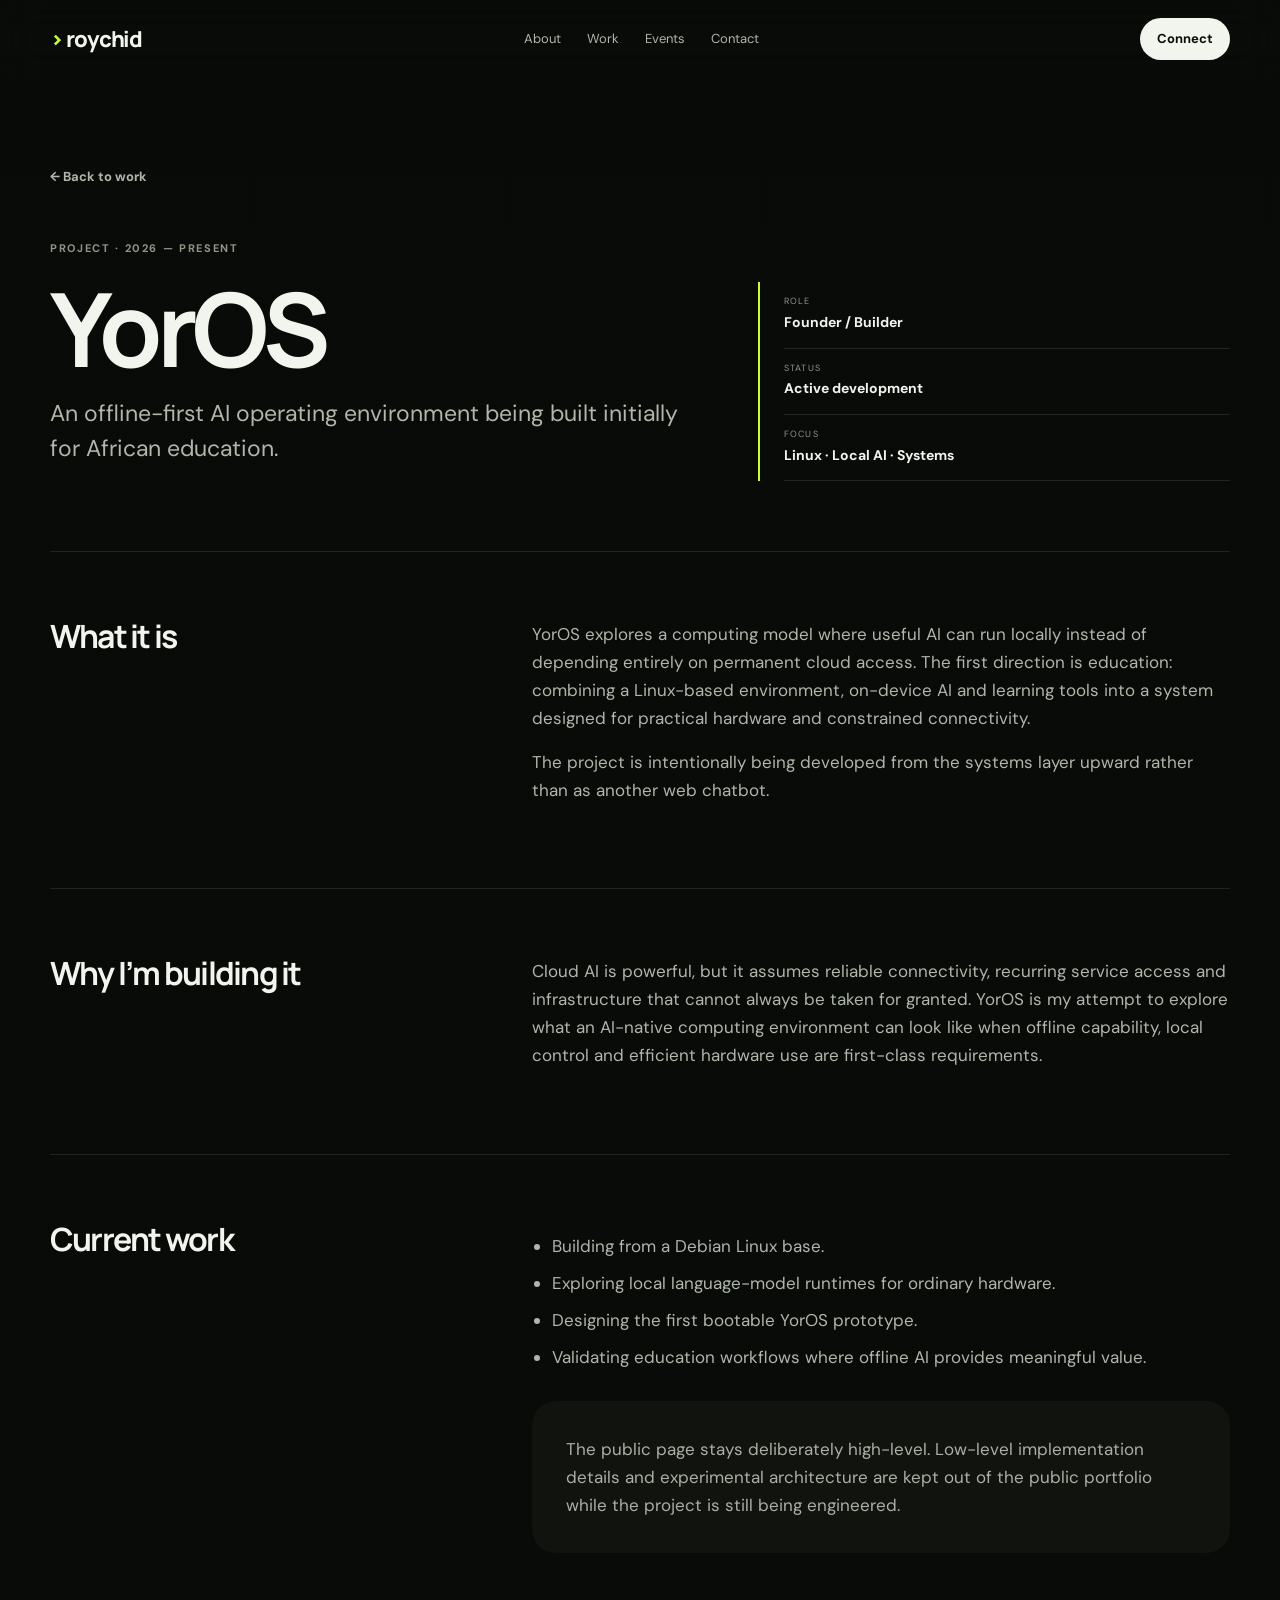
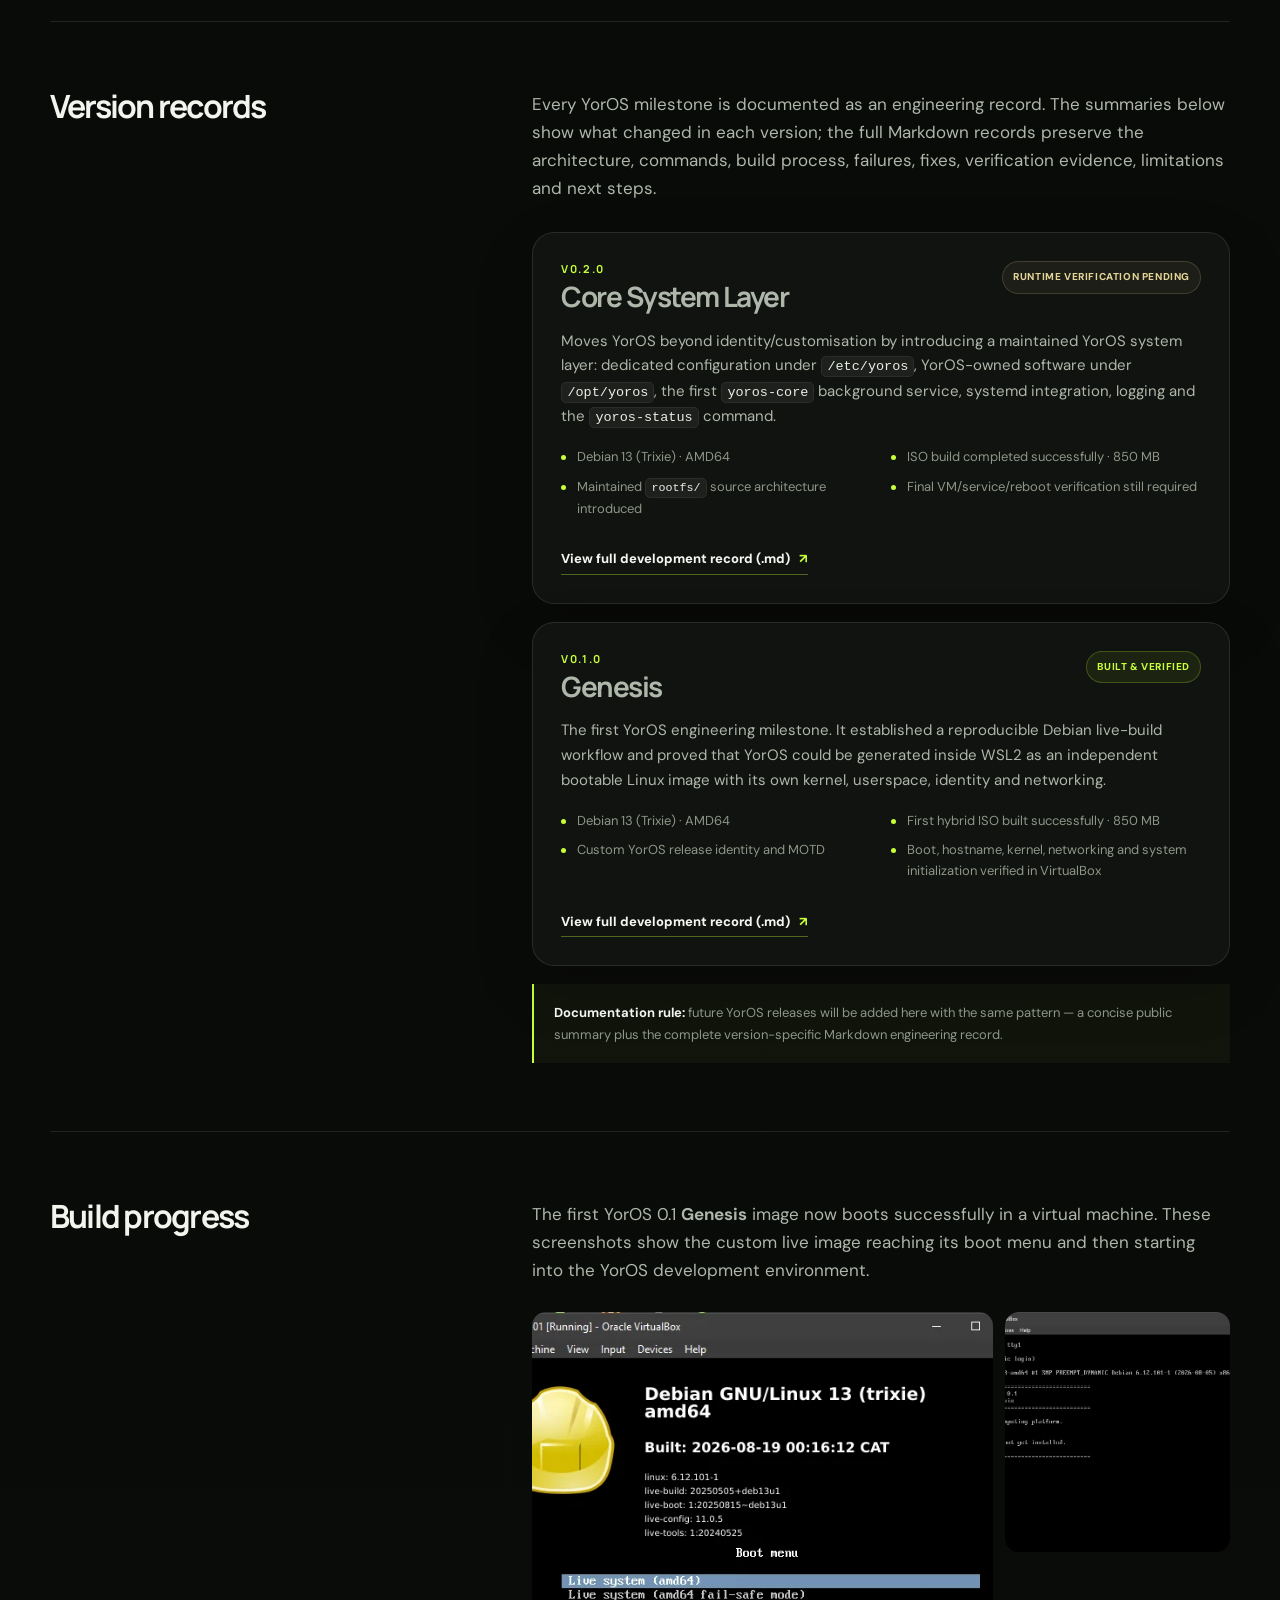
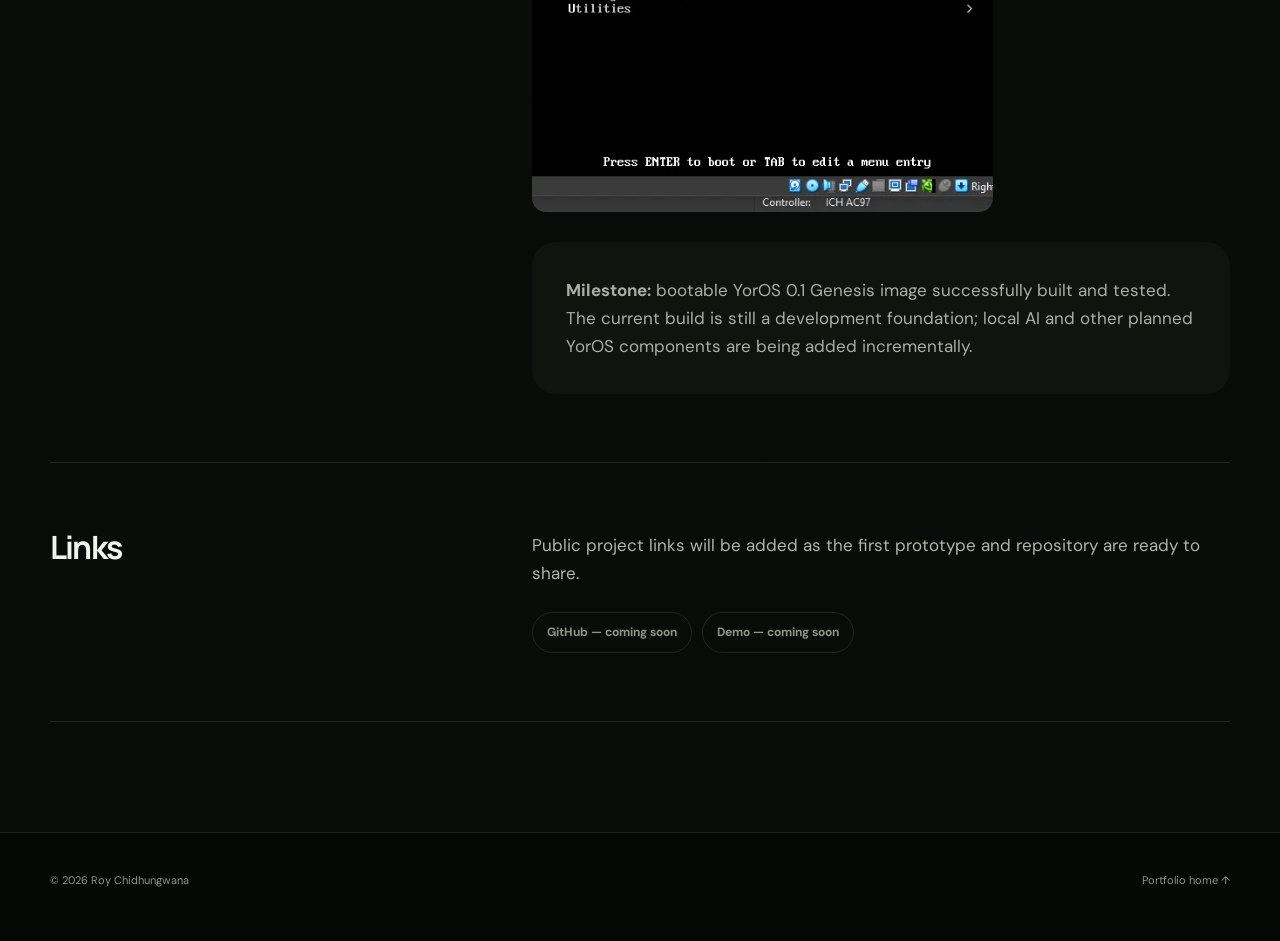
==== commit 54eb3b14: "Add files via upload" ====
--- a/projects/yoros.html
+++ b/projects/yoros.html
@@ -4,5 +4,9 @@
 <section class="detail-section"><h2>What it is</h2><div class="detail-body"><p>YorOS explores a computing model where useful AI can run locally instead of depending entirely on permanent cloud access. The first direction is education: combining a Linux-based environment, on-device AI and learning tools into a system designed for practical hardware and constrained connectivity.</p><p>The project is intentionally being developed from the systems layer upward rather than as another web chatbot.</p></div></section>
 <section class="detail-section"><h2>Why I’m building it</h2><div class="detail-body"><p>Cloud AI is powerful, but it assumes reliable connectivity, recurring service access and infrastructure that cannot always be taken for granted. YorOS is my attempt to explore what an AI-native computing environment can look like when offline capability, local control and efficient hardware use are first-class requirements.</p></div></section>
 <section class="detail-section"><h2>Current work</h2><div class="detail-body"><ul class="detail-list"><li>Building from a Debian Linux base.</li><li>Exploring local language-model runtimes for ordinary hardware.</li><li>Designing the first bootable YorOS prototype.</li><li>Validating education workflows where offline AI provides meaningful value.</li></ul><div class="detail-accent"><p>The public page stays deliberately high-level. Low-level implementation details and experimental architecture are kept out of the public portfolio while the project is still being engineered.</p></div></div></section>
+<section class="detail-section" id="versions"><h2>Version records</h2><div class="detail-body"><p>Every YorOS milestone is documented as an engineering record. The summaries below show what changed in each version; the full Markdown records preserve the architecture, commands, build process, failures, fixes, verification evidence, limitations and next steps.</p><div class="version-records">
+<article class="version-record"><div class="version-record-top"><div><span class="version-label">v0.2.0</span><h3>Core System Layer</h3></div><span class="version-status pending">Runtime verification pending</span></div><p>Moves YorOS beyond identity/customisation by introducing a maintained YorOS system layer: dedicated configuration under <code>/etc/yoros</code>, YorOS-owned software under <code>/opt/yoros</code>, the first <code>yoros-core</code> background service, systemd integration, logging and the <code>yoros-status</code> command.</p><ul class="version-points"><li>Debian 13 (Trixie) · AMD64</li><li>ISO build completed successfully · 850 MB</li><li>Maintained <code>rootfs/</code> source architecture introduced</li><li>Final VM/service/reboot verification still required</li></ul><a class="version-doc-link" href="../docs/yoros-v0.2.0-core-system-layer-development-record.md" target="_blank" rel="noopener">View full development record (.md) <span>↗</span></a></article>
+<article class="version-record"><div class="version-record-top"><div><span class="version-label">v0.1.0</span><h3>Genesis</h3></div><span class="version-status verified">Built &amp; verified</span></div><p>The first YorOS engineering milestone. It established a reproducible Debian live-build workflow and proved that YorOS could be generated inside WSL2 as an independent bootable Linux image with its own kernel, userspace, identity and networking.</p><ul class="version-points"><li>Debian 13 (Trixie) · AMD64</li><li>First hybrid ISO built successfully · 850 MB</li><li>Custom YorOS release identity and MOTD</li><li>Boot, hostname, kernel, networking and system initialization verified in VirtualBox</li></ul><a class="version-doc-link" href="../docs/yoros-v0.1.0-genesis-development-record.md" target="_blank" rel="noopener">View full development record (.md) <span>↗</span></a></article>
+</div><div class="version-note"><strong>Documentation rule:</strong> future YorOS releases will be added here with the same pattern — a concise public summary plus the complete version-specific Markdown engineering record.</div></div></section>
 <section class="detail-section"><h2>Build progress</h2><div class="detail-body"><p>The first YorOS 0.1 <strong>Genesis</strong> image now boots successfully in a virtual machine. These screenshots show the custom live image reaching its boot menu and then starting into the YorOS development environment.</p><div class="gallery-full"><button type="button" data-view-image="../assets/yoros-boot-menu.webp" data-alt="YorOS boot menu running in Oracle VirtualBox" data-caption="YorOS 0.1 Genesis — custom Debian 13 live image boot menu in VirtualBox."><img src="../assets/yoros-boot-menu.webp" alt="YorOS boot menu running in Oracle VirtualBox" loading="lazy"></button><button type="button" data-view-image="../assets/yoros-genesis-tty.webp" data-alt="YorOS 0.1 Genesis terminal after successful boot" data-caption="YorOS 0.1 Genesis — successful boot into the development TTY environment."><img src="../assets/yoros-genesis-tty.webp" alt="YorOS 0.1 Genesis terminal after successful boot" loading="lazy"></button></div><div class="detail-accent"><p><strong>Milestone:</strong> bootable YorOS 0.1 Genesis image successfully built and tested. The current build is still a development foundation; local AI and other planned YorOS components are being added incrementally.</p></div></div></section>
 <section class="detail-section"><h2>Links</h2><div class="detail-body"><p>Public project links will be added as the first prototype and repository are ready to share.</p><div class="project-links"><span class="project-link muted">GitHub — coming soon</span><span class="project-link muted">Demo — coming soon</span></div></div></section></div></main><footer><div class="container footer-wrap"><p>© <span id="year"></span> Roy Chidhungwana</p><a href="../index.html">Portfolio home ↑</a></div></footer><div class="lightbox" id="lightbox" aria-hidden="true"><button class="lightbox-close" type="button" aria-label="Close image viewer">×</button><button class="lightbox-prev" type="button" aria-label="Previous image">‹</button><img id="lightboxImage" src="" alt=""><button class="lightbox-next" type="button" aria-label="Next image">›</button><div class="lightbox-caption" id="lightboxCaption"></div></div><script src="../script.js"></script></body></html>
--- a/styles.css
+++ b/styles.css
@@ -13,9 +13,9 @@
   --max:1180px;
   --shadow:0 20px 60px rgba(0,0,0,.28);
 }
-*{box-sizing:border-box} html{scroll-behavior:smooth;background:#050705} body{margin:0;background-color:#050705;background-image:linear-gradient(rgba(5,7,5,.76),rgba(5,7,5,.88)),url("assets/site-bg-laptop-v2.webp");background-size:cover;background-position:center 22%;background-repeat:no-repeat;background-attachment:fixed;color:var(--ink);font:400 16px/1.65 "DM Sans",system-ui,sans-serif;-webkit-font-smoothing:antialiased;} body.menu-open{overflow:hidden} a{color:inherit;text-decoration:none} img{display:block;max-width:100%} p{margin:0 0 1rem} h1,h2,h3{font-family:"Manrope",system-ui,sans-serif;margin:0 0 1rem;line-height:1.02;letter-spacing:-.055em} button{font:inherit} .container{width:min(calc(100% - 48px),var(--max));margin:auto}.section-pad{padding:108px 0}.eyebrow{font-size:11px;font-weight:700;letter-spacing:.16em;text-transform:uppercase;color:var(--muted);margin-bottom:18px}.arrow-link{display:inline-flex;align-items:center;gap:10px;font-weight:700;font-size:14px}.arrow-link span{transition:transform .2s ease}.arrow-link:hover span{transform:translate(3px,-3px)}
+*{box-sizing:border-box} html{scroll-behavior:smooth;background:#050705} body{margin:0;background:#050705;color:var(--ink);font:400 16px/1.65 "DM Sans",system-ui,sans-serif;-webkit-font-smoothing:antialiased;} body.menu-open{overflow:hidden} a{color:inherit;text-decoration:none} img{display:block;max-width:100%} p{margin:0 0 1rem} h1,h2,h3{font-family:"Manrope",system-ui,sans-serif;margin:0 0 1rem;line-height:1.02;letter-spacing:-.055em} button{font:inherit} .container{width:min(calc(100% - 48px),var(--max));margin:auto}.section-pad{padding:108px 0}.eyebrow{font-size:11px;font-weight:700;letter-spacing:.16em;text-transform:uppercase;color:var(--muted);margin-bottom:18px}.arrow-link{display:inline-flex;align-items:center;gap:10px;font-weight:700;font-size:14px}.arrow-link span{transition:transform .2s ease}.arrow-link:hover span{transform:translate(3px,-3px)}
 .site-header{position:sticky;top:0;z-index:50;background:color-mix(in srgb,var(--bg) 84%,transparent);backdrop-filter:blur(18px);border-bottom:1px solid transparent;transition:.2s ease}.site-header.scrolled{border-bottom-color:var(--line)}.nav-wrap{height:78px;display:flex;align-items:center;justify-content:space-between;gap:24px}.wordmark{font:800 22px/1 "Manrope";letter-spacing:-.05em}.wordmark span{color:var(--accent);margin-right:3px}.desktop-nav{display:flex;gap:26px;font-size:13px;color:var(--ink-soft)}.desktop-nav a:hover{color:var(--ink)}.nav-tools{display:flex;align-items:center;gap:10px}.nav-cta,.button.primary{display:inline-flex;align-items:center;justify-content:center;min-height:42px;padding:0 17px;border-radius:999px;background:var(--ink);color:var(--bg);font-size:13px;font-weight:700}.menu-btn,.mobile-panel{display:none}
-.hero{min-height:calc(100vh - 78px);display:grid;align-items:center;background:radial-gradient(circle at 50% 40%,rgba(11,13,10,.08),rgba(11,13,10,.38) 72%)}.hero-layout{display:grid;grid-template-columns:1.2fr .8fr;gap:100px;align-items:end}.hero-copy h1{font-size:clamp(66px,9vw,118px);max-width:780px}.hero-lede{font-size:21px;line-height:1.55;max-width:780px;color:var(--ink-soft);margin:26px 0 34px}.hero-actions{display:flex;gap:22px;align-items:center}.button.text{display:inline-flex;align-items:center;gap:9px;font-weight:700}.building-now{border-left:2px solid var(--accent);padding:5px 0 7px 28px;margin-bottom:12px}.building-label{display:flex;align-items:center;gap:10px;font-size:11px;text-transform:uppercase;letter-spacing:.14em;color:var(--muted);font-weight:700}.pulse{width:8px;height:8px;border-radius:50%;background:var(--accent);box-shadow:0 0 0 0 rgba(186,245,42,.5);animation:pulse 1.8s infinite}@keyframes pulse{70%{box-shadow:0 0 0 11px rgba(186,245,42,0)}}.building-now h2{font-size:42px;margin:22px 0 10px}.building-now p{color:var(--ink-soft);max-width:390px;margin-bottom:22px}
+.hero{min-height:calc(100vh - 78px);display:grid;align-items:center;position:relative;isolation:isolate;background-image:linear-gradient(90deg,rgba(5,7,5,.72) 0%,rgba(5,7,5,.60) 46%,rgba(5,7,5,.74) 100%),linear-gradient(180deg,rgba(5,7,5,.10),rgba(5,7,5,.48)),url("assets/site-bg-laptop-v3.webp");background-size:cover;background-position:center center;background-repeat:no-repeat}.hero::after{content:"";position:absolute;inset:0;z-index:-1;background:radial-gradient(circle at 72% 40%,transparent 0 22%,rgba(5,7,5,.15) 52%,rgba(5,7,5,.48) 100%);pointer-events:none}.hero .container{position:relative;z-index:1}.hero-layout{display:grid;grid-template-columns:1.2fr .8fr;gap:100px;align-items:end}.hero-copy h1{font-size:clamp(66px,9vw,118px);max-width:780px}.hero-lede{font-size:21px;line-height:1.55;max-width:780px;color:var(--ink-soft);margin:26px 0 34px}.hero-actions{display:flex;gap:22px;align-items:center}.button.text{display:inline-flex;align-items:center;gap:9px;font-weight:700}.building-now{border-left:2px solid var(--accent);padding:5px 0 7px 28px;margin-bottom:12px}.building-label{display:flex;align-items:center;gap:10px;font-size:11px;text-transform:uppercase;letter-spacing:.14em;color:var(--muted);font-weight:700}.pulse{width:8px;height:8px;border-radius:50%;background:var(--accent);box-shadow:0 0 0 0 rgba(186,245,42,.5);animation:pulse 1.8s infinite}@keyframes pulse{70%{box-shadow:0 0 0 11px rgba(186,245,42,0)}}.building-now h2{font-size:42px;margin:22px 0 10px}.building-now p{color:var(--ink-soft);max-width:390px;margin-bottom:22px}
 
 .two-col{display:grid;grid-template-columns:.9fr 1.1fr;gap:90px}.section-heading h2{font-size:clamp(42px,5vw,68px);max-width:700px}.about-copy .lead{font-size:26px;line-height:1.42;color:var(--ink);margin-bottom:22px}.about-copy p:not(.lead){color:var(--ink-soft);font-size:17px;max-width:690px}.compact-heading{max-width:780px;margin-bottom:46px}.compact-heading>p:last-child{color:var(--ink-soft);max-width:610px}
 .work{background:rgba(16,19,14,.90);backdrop-filter:blur(2px);color:#f3f5ef}.work .eyebrow{color:#899084}.work .compact-heading>p:last-child{color:#a9aea4}.work-list{border-top:1px solid rgba(255,255,255,.13)}.work-row{display:grid;grid-template-columns:74px 1fr 50px;align-items:center;gap:18px;padding:29px 0;border-bottom:1px solid rgba(255,255,255,.13);transition:padding .2s ease,background .2s ease}.work-row:hover{padding-left:12px;padding-right:12px;background:rgba(255,255,255,.025)}.work-no{font-size:10px;color:#7f8679;letter-spacing:.1em}.work-row h3{font-size:31px;margin:0 0 5px;color:#f3f5ef}.work-row p{margin:0;color:#969d91;font-size:13px}.work-arrow{font-size:20px;color:var(--accent);justify-self:end}
@@ -26,9 +26,15 @@
 /* Inner pages */
 .inner-main{padding:84px 0 110px;background:linear-gradient(rgba(11,13,10,.58),rgba(11,13,10,.76))}.back-link{display:inline-flex;gap:8px;align-items:center;color:var(--ink-soft);font-size:13px;font-weight:700;margin-bottom:52px}.detail-hero{display:grid;grid-template-columns:1.15fr .85fr;gap:70px;align-items:end;padding-bottom:70px;border-bottom:1px solid var(--line)}.detail-kicker{font-size:11px;color:var(--muted);text-transform:uppercase;letter-spacing:.15em;font-weight:700;margin-bottom:18px}.detail-hero h1{font-size:clamp(58px,8vw,105px)}.detail-lede{font-size:23px;line-height:1.5;color:var(--ink-soft);max-width:780px}.detail-meta{border-left:2px solid var(--accent);padding-left:24px}.detail-meta div{padding:12px 0;border-bottom:1px solid var(--line)}.detail-meta span{display:block;font-size:9px;text-transform:uppercase;letter-spacing:.12em;color:var(--muted)}.detail-meta strong{font-size:14px}.detail-section{padding:68px 0;border-bottom:1px solid var(--line);display:grid;grid-template-columns:.72fr 1.28fr;gap:90px}.detail-section h2{font-size:32px}.detail-body{color:var(--ink-soft);font-size:17px}.detail-body p{max-width:780px}.detail-list{margin:0;padding-left:20px}.detail-list li{margin:9px 0}.project-links{display:flex;flex-wrap:wrap;gap:10px;margin-top:24px}.project-link{padding:10px 14px;border:1px solid var(--line);border-radius:999px;font-size:12px;font-weight:700}.project-link.muted{color:var(--muted);pointer-events:none}.detail-accent{background:var(--dark);color:#f3f5ef;border-radius:var(--radius);padding:34px;margin-top:30px}.detail-accent p{color:#abb0a6;margin:0}.gallery-full{display:grid;grid-template-columns:repeat(12,1fr);gap:12px;margin-top:28px}.gallery-full button{border:0;padding:0;background:none;cursor:pointer;border-radius:14px;overflow:hidden;grid-column:span 4;height:240px}.gallery-full button:first-child{grid-column:span 8;height:500px}.gallery-full img{width:100%;height:100%;object-fit:cover;transition:transform .25s ease}.gallery-full button:hover img{transform:scale(1.03)}.certificate-panel{display:grid;grid-template-columns:.9fr 1.1fr;gap:34px;align-items:center;background:var(--surface-2);border-radius:var(--radius);padding:26px;margin-top:30px}.certificate-panel button{border:0;background:none;padding:0;cursor:pointer;border-radius:16px;overflow:hidden}.certificate-panel img{width:100%;max-height:520px;object-fit:contain}.certificate-copy p{color:var(--ink-soft)}
 .lightbox{position:fixed;inset:0;background:rgba(0,0,0,.92);z-index:100;display:none;align-items:center;justify-content:center;padding:34px}.lightbox.open{display:flex}.lightbox img{max-width:min(1100px,88vw);max-height:82vh;object-fit:contain}.lightbox-close,.lightbox-prev,.lightbox-next{position:fixed;border:1px solid rgba(255,255,255,.22);background:rgba(20,20,20,.72);color:#fff;width:44px;height:44px;border-radius:50%;cursor:pointer;font-size:20px}.lightbox-close{top:22px;right:22px}.lightbox-prev{left:22px;top:50%}.lightbox-next{right:22px;top:50%}.lightbox-caption{position:fixed;left:50%;transform:translateX(-50%);bottom:16px;color:#ddd;font-size:12px;text-align:center;max-width:70vw}
-@media(max-width:900px){body{background-attachment:scroll;background-position:center top}.section-pad{padding:82px 0}.desktop-nav,.nav-cta{display:none}.menu-btn{display:block;width:38px;height:38px;border:0;background:none;position:relative}.menu-btn span{position:absolute;left:7px;right:7px;height:1px;background:var(--ink);transition:.2s}.menu-btn span:first-child{top:14px}.menu-btn span:last-child{top:22px}.menu-btn[aria-expanded="true"] span:first-child{transform:rotate(45deg);top:18px}.menu-btn[aria-expanded="true"] span:last-child{transform:rotate(-45deg);top:18px}.mobile-panel{position:fixed;inset:78px 0 auto;background:var(--bg);border-top:1px solid var(--line);border-bottom:1px solid var(--line);padding:26px 24px 34px;flex-direction:column;gap:18px;font:700 23px "Manrope"}.mobile-panel.open{display:flex}.hero{min-height:auto}.hero-layout,.two-col,.skills-grid,.contact-grid,.detail-hero,.detail-section,.certificate-panel{grid-template-columns:1fr;gap:48px}.building-now{max-width:600px}.event-card{grid-template-columns:1fr}.event-feature{min-height:310px}.event-reel{grid-column:auto}.gallery-full button,.gallery-full button:first-child{grid-column:span 6;height:260px}.detail-meta{max-width:600px}.footer-wrap{flex-wrap:wrap}}
+@media(max-width:900px){.hero{background-position:58% center}.section-pad{padding:82px 0}.desktop-nav,.nav-cta{display:none}.menu-btn{display:block;width:38px;height:38px;border:0;background:none;position:relative}.menu-btn span{position:absolute;left:7px;right:7px;height:1px;background:var(--ink);transition:.2s}.menu-btn span:first-child{top:14px}.menu-btn span:last-child{top:22px}.menu-btn[aria-expanded="true"] span:first-child{transform:rotate(45deg);top:18px}.menu-btn[aria-expanded="true"] span:last-child{transform:rotate(-45deg);top:18px}.mobile-panel{position:fixed;inset:78px 0 auto;background:var(--bg);border-top:1px solid var(--line);border-bottom:1px solid var(--line);padding:26px 24px 34px;flex-direction:column;gap:18px;font:700 23px "Manrope"}.mobile-panel.open{display:flex}.hero{min-height:auto}.hero-layout,.two-col,.skills-grid,.contact-grid,.detail-hero,.detail-section,.certificate-panel{grid-template-columns:1fr;gap:48px}.building-now{max-width:600px}.event-card{grid-template-columns:1fr}.event-feature{min-height:310px}.event-reel{grid-column:auto}.gallery-full button,.gallery-full button:first-child{grid-column:span 6;height:260px}.detail-meta{max-width:600px}.footer-wrap{flex-wrap:wrap}}
 @media(max-width:560px){.container{width:min(calc(100% - 28px),var(--max))}.section-pad{padding:68px 0}.nav-wrap{height:70px}.mobile-panel{inset:70px 0 auto}.hero-copy h1{font-size:58px}.hero-lede{font-size:18px}.hero-actions{align-items:flex-start;flex-direction:column}.about-copy .lead{font-size:22px}.work-row{grid-template-columns:44px 1fr 28px}.work-row h3{font-size:25px}.event-card{padding:12px}.event-feature{min-height:240px}.event-info{padding:14px 10px}.event-info h3{font-size:31px}.event-reel a{width:120px;height:70px}.skill-group{grid-template-columns:42px 1fr}.contact h2{font-size:47px}.footer-wrap{flex-direction:column}.inner-main{padding-top:50px}.detail-hero h1{font-size:56px}.detail-lede{font-size:19px}.detail-section{padding:52px 0}.gallery-full{grid-template-columns:1fr}.gallery-full button,.gallery-full button:first-child{grid-column:auto;height:230px}.certificate-panel{padding:18px}.lightbox{padding:16px}.lightbox-prev{left:8px}.lightbox-next{right:8px}}
 
 /* About page */
 .about-page-hero{max-width:980px;padding:28px 0 76px;border-bottom:1px solid var(--line)}.about-page-hero h1{font-size:clamp(64px,9vw,116px);margin-bottom:28px}.about-page-lede{font-size:clamp(22px,3vw,34px);line-height:1.45;color:var(--ink-soft);max-width:1000px}.desktop-nav a[aria-current="page"]{color:var(--ink)}
 @media(max-width:560px){.about-page-hero{padding-bottom:52px}.about-page-hero h1{font-size:58px}.about-page-lede{font-size:21px}}
+
+@media(max-width:560px){.hero{background-position:62% center;background-image:linear-gradient(90deg,rgba(5,7,5,.68) 0%,rgba(5,7,5,.54) 55%,rgba(5,7,5,.62) 100%),linear-gradient(180deg,rgba(5,7,5,.08),rgba(5,7,5,.42)),url("assets/site-bg-laptop-v3.webp")}}
+
+/* YorOS version engineering records */
+.version-records{display:grid;gap:18px;margin-top:30px}.version-record{background:rgba(18,22,17,.84);border:1px solid var(--line);border-radius:22px;padding:28px;box-shadow:0 22px 60px rgba(0,0,0,.16)}.version-record-top{display:flex;align-items:flex-start;justify-content:space-between;gap:22px;margin-bottom:18px}.version-label{display:block;color:var(--accent);font:700 11px "Manrope";letter-spacing:.14em;text-transform:uppercase;margin-bottom:6px}.version-record h3{font-size:28px;margin:0}.version-status{flex:0 0 auto;border:1px solid var(--line);border-radius:999px;padding:7px 10px;font-size:10px;font-weight:800;letter-spacing:.06em;text-transform:uppercase}.version-status.verified{color:var(--accent);background:rgba(200,255,56,.07);border-color:rgba(200,255,56,.22)}.version-status.pending{color:#e5d497;background:rgba(229,212,151,.06);border-color:rgba(229,212,151,.18)}.version-record>p{color:var(--ink-soft);font-size:15px;margin-bottom:17px;max-width:none}.version-record code{font-size:.9em;color:#e9eee5;background:rgba(255,255,255,.055);border:1px solid rgba(255,255,255,.06);padding:2px 5px;border-radius:5px}.version-points{list-style:none;margin:0 0 24px;padding:0;display:grid;grid-template-columns:1fr 1fr;gap:8px 20px}.version-points li{position:relative;padding-left:16px;color:var(--muted);font-size:13px}.version-points li:before{content:"";position:absolute;left:0;top:.72em;width:5px;height:5px;border-radius:50%;background:var(--accent)}.version-doc-link{display:inline-flex;align-items:center;gap:9px;color:#f4f6f1;font-size:13px;font-weight:800;border-bottom:1px solid rgba(200,255,56,.35);padding-bottom:4px}.version-doc-link span{color:var(--accent)}.version-doc-link:hover{color:var(--accent)}.version-note{margin-top:18px;padding:18px 20px;border-left:2px solid var(--accent);background:rgba(200,255,56,.035);color:var(--muted);font-size:13px}.version-note strong{color:var(--ink)}
+@media(max-width:700px){.version-record{padding:21px}.version-record-top{display:block}.version-status{display:inline-flex;margin-top:13px}.version-points{grid-template-columns:1fr}.version-record h3{font-size:24px}}
